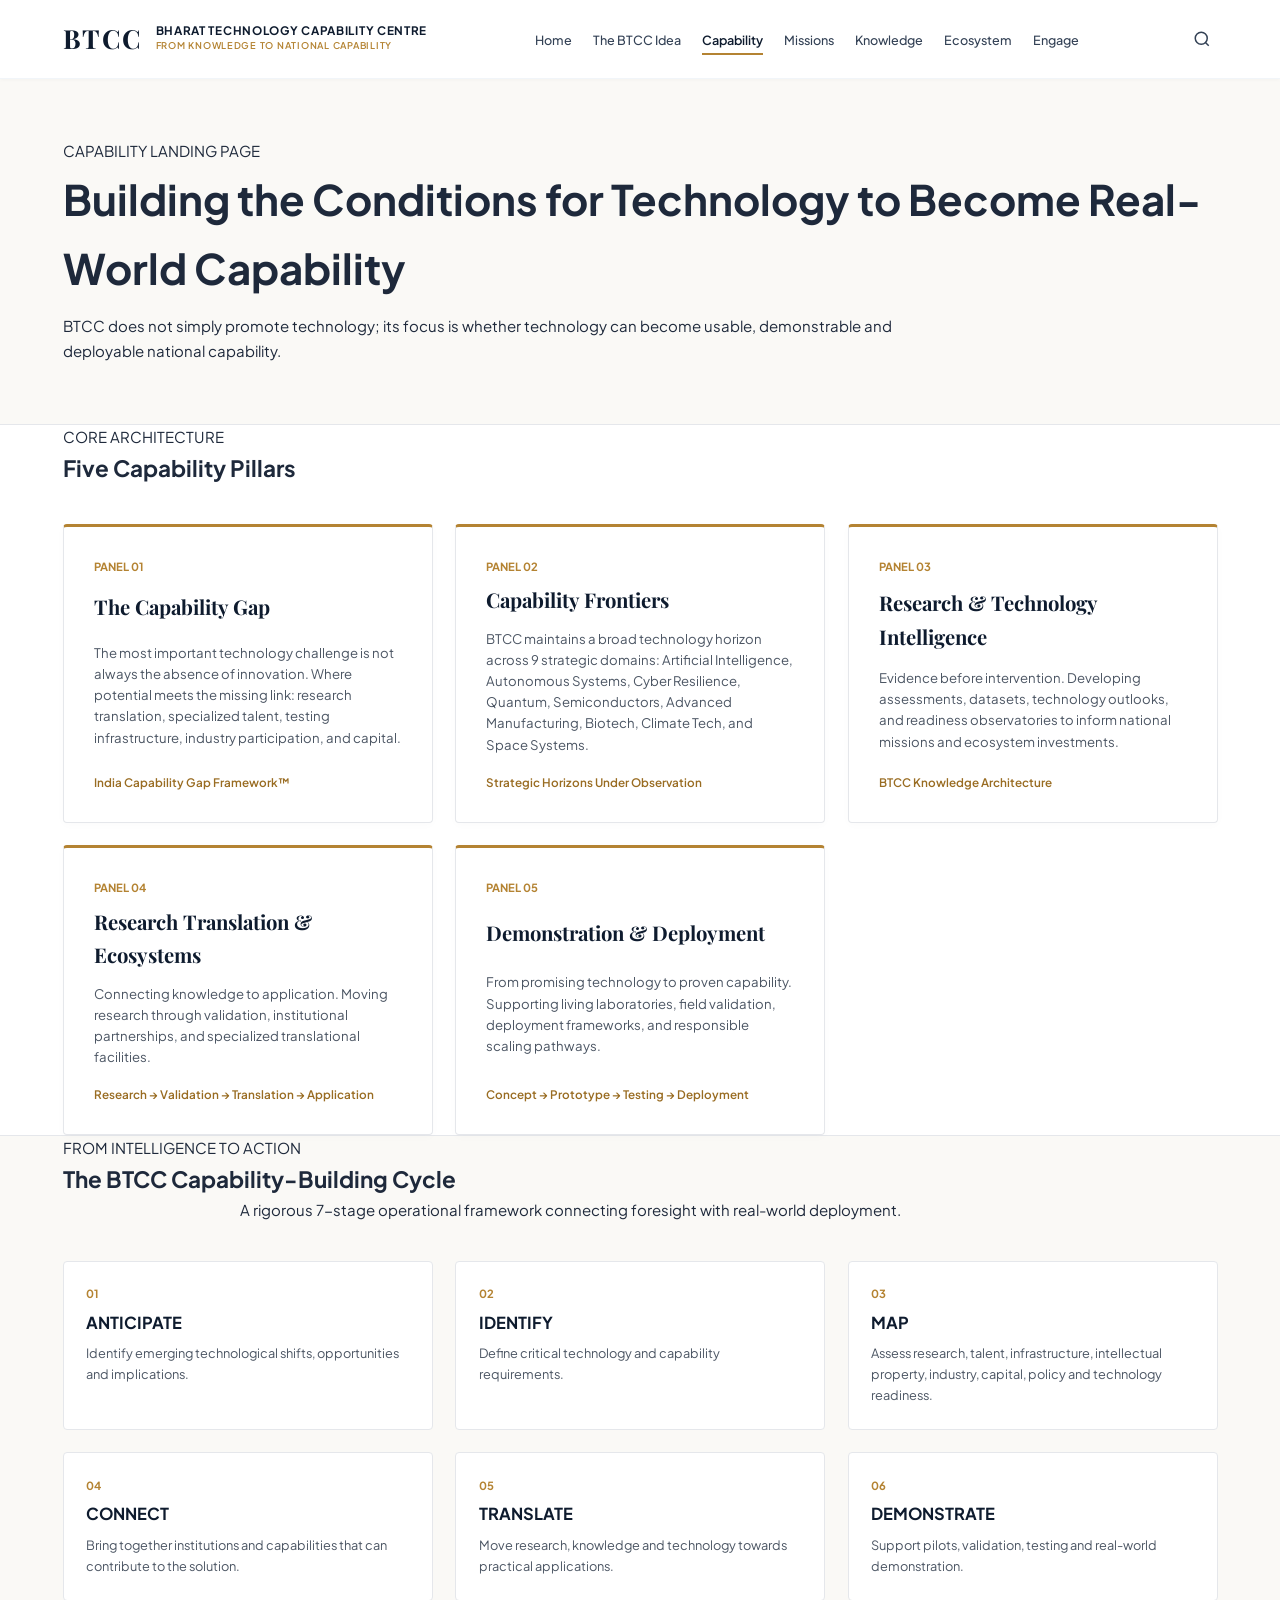
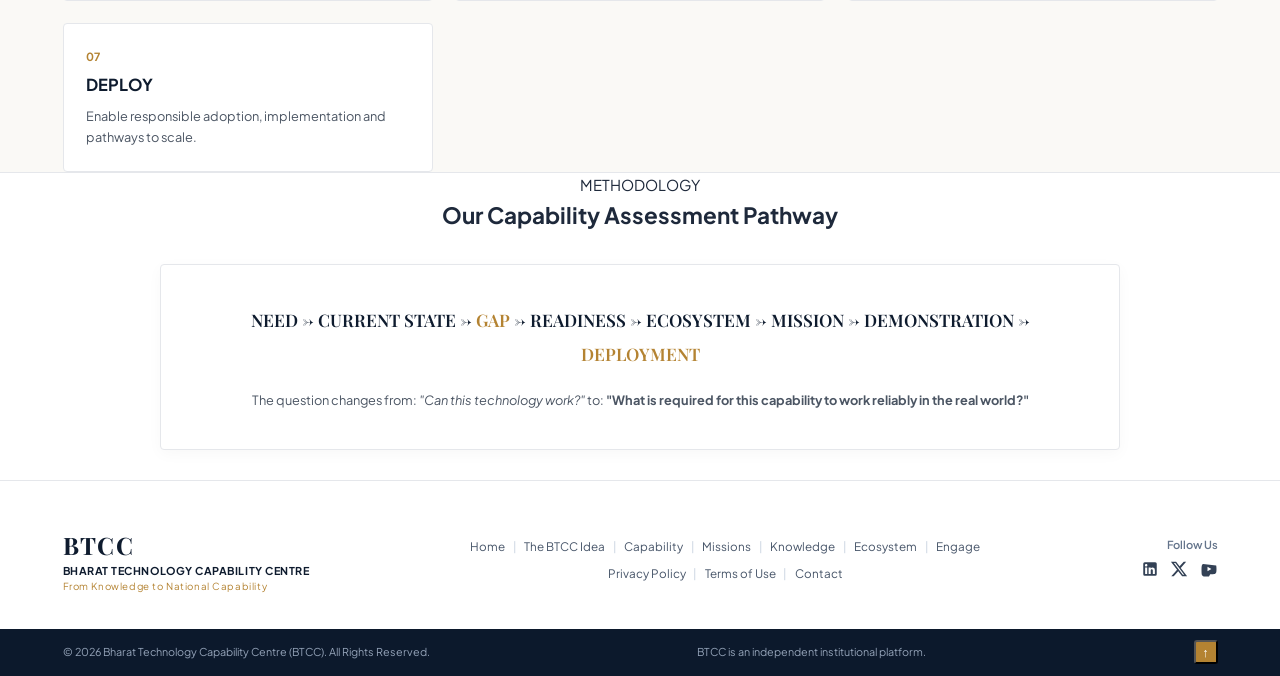
==== capability.html @ 66ae13b3 "Fix footer styling consistency across all pages to match index.html" ====
<!DOCTYPE html>
<html lang="en">
<head>
  <meta charset="UTF-8">
  <meta name="viewport" content="width=device-width, initial-scale=1.0">
  <title>Capability | Bharat Technology Capability Centre</title>
  
  <link rel="preconnect" href="https://fonts.googleapis.com">
  <link rel="preconnect" href="https://fonts.gstatic.com" crossorigin>
  <link href="https://fonts.googleapis.com/css2?family=Cinzel:wght@500;600;700&family=Playfair+Display:ital,wght@0,500;0,600;0,700;1,400&family=Plus+Jakarta+Sans:wght@300;400;500;600;700&display=swap" rel="stylesheet">
  
  <link rel="stylesheet" href="styles.css">
</head>
<body>

  <!-- Clean White Header matching reference -->
  <header class="theme-header" id="header">
    <div class="site-container header-layout">
      
      <!-- Brand Logo Left -->
      <a href="index.html" class="brand-box" aria-label="BTCC Home">
        <div class="brand-monogram">BTCC</div>
        <div class="brand-meta">
          <span class="meta-title">BHARAT TECHNOLOGY CAPABILITY CENTRE</span>
          <span class="meta-sub">FROM KNOWLEDGE TO NATIONAL CAPABILITY</span>
        </div>
      </a>

      <!-- Center Navigation -->
      <nav class="center-nav" aria-label="Main Navigation">
        <ul class="nav-links-row">
          <li><a href="index.html" class="theme-nav-item">Home</a></li>
          <li><a href="idea.html" class="theme-nav-item">The BTCC Idea</a></li>
          <li><a href="capability.html" class="theme-nav-item active">Capability</a></li>
          <li><a href="missions.html" class="theme-nav-item">Missions</a></li>
          <li><a href="knowledge.html" class="theme-nav-item">Knowledge</a></li>
          <li><a href="ecosystem.html" class="theme-nav-item">Ecosystem</a></li>
          <li><a href="engage.html" class="theme-nav-item">Engage</a></li>
        </ul>
      </nav>

      <!-- Search Trigger Icon Right -->
      <div class="header-search-icon" id="search-btn" title="Search">
        <svg width="18" height="18" viewBox="0 0 24 24" fill="none" stroke="currentColor" stroke-width="2"><circle cx="11" cy="11" r="8"></circle><line x1="21" y1="21" x2="16.65" y2="16.65"></line></svg>
      </div>

      <!-- Mobile Hamburger -->
      <button class="menu-hamburger" id="menu-hamburger" aria-label="Toggle menu">
        <span></span><span></span><span></span>
      </button>

    </div>
  </header>

  <!-- Mobile Drawer -->
  <div class="theme-mobile-drawer" id="mobile-drawer">
    <div class="drawer-header">
      <div class="brand-monogram">BTCC</div>
      <button class="drawer-close-btn" id="drawer-close" aria-label="Close menu">&times;</button>
    </div>
    <nav class="drawer-nav">
      <ul>
        <li><a href="index.html">Home</a></li>
        <li><a href="idea.html">The BTCC Idea</a></li>
        <li><a href="capability.html" class="active">Capability</a></li>
        <li><a href="missions.html">Missions</a></li>
        <li><a href="knowledge.html">Knowledge</a></li>
        <li><a href="ecosystem.html">Ecosystem</a></li>
        <li><a href="engage.html">Engage</a></li>
      </ul>
    </nav>
  </div>

  <main id="main-content">

    <!-- Page Header Intro -->
    <section class="section-padded" style="background-color: var(--bg-soft-ivory); border-bottom: 1px solid var(--border-light); padding-top: 4rem; padding-bottom: 4rem;">
      <div class="site-container">
        <div class="section-title-wrapper" style="text-align: left; margin-bottom: 0;">
          <div class="pre-heading">CAPABILITY LANDING PAGE</div>
          <h1 class="main-heading" style="font-size: 2.8rem; margin-bottom: 0.8rem;">Building the Conditions for Technology to Become Real-World Capability</h1>
          <p class="body-lead" style="max-width: 860px;">
            BTCC does not simply promote technology; its focus is whether technology can become usable, demonstrable and deployable national capability.
          </p>
        </div>
      </div>
    </section>

    <!-- 5 Institutional Panels -->
    <section class="section-padded">
      <div class="site-container">
        <div class="section-title-wrapper">
          <div class="pre-heading">CORE ARCHITECTURE</div>
          <h2 class="main-heading">Five Capability Pillars</h2>
        </div>

        <div style="display: grid; grid-template-columns: repeat(auto-fit, minmax(320px, 1fr)); gap: 1.5rem; margin-top: 2.5rem;">
          
          <!-- Panel 1 -->
          <div class="feature-box" style="background: #ffffff; border: 1px solid var(--border-light); border-top: 3px solid var(--accent-gold); padding: 2rem; border-radius: 4px;">
            <div style="color: var(--accent-gold); font-size: 0.75rem; font-weight: 700; margin-bottom: 0.5rem;">PANEL 01</div>
            <h3 style="font-family: var(--font-serif); font-size: 1.35rem; color: var(--primary-navy); margin-bottom: 0.75rem;">The Capability Gap</h3>
            <p style="font-size: 0.88rem; color: var(--text-muted); line-height: 1.6; margin-bottom: 1.2rem;">
              The most important technology challenge is not always the absence of innovation. Where potential meets the missing link: research translation, specialized talent, testing infrastructure, industry participation, and capital.
            </p>
            <div style="font-size: 0.78rem; font-weight: 600; color: var(--accent-gold-dark);">India Capability Gap Framework™</div>
          </div>

          <!-- Panel 2 -->
          <div class="feature-box" style="background: #ffffff; border: 1px solid var(--border-light); border-top: 3px solid var(--accent-gold); padding: 2rem; border-radius: 4px;">
            <div style="color: var(--accent-gold); font-size: 0.75rem; font-weight: 700; margin-bottom: 0.5rem;">PANEL 02</div>
            <h3 style="font-family: var(--font-serif); font-size: 1.35rem; color: var(--primary-navy); margin-bottom: 0.75rem;">Capability Frontiers</h3>
            <p style="font-size: 0.88rem; color: var(--text-muted); line-height: 1.6; margin-bottom: 1.2rem;">
              BTCC maintains a broad technology horizon across 9 strategic domains: Artificial Intelligence, Autonomous Systems, Cyber Resilience, Quantum, Semiconductors, Advanced Manufacturing, Biotech, Climate Tech, and Space Systems.
            </p>
            <div style="font-size: 0.78rem; font-weight: 600; color: var(--accent-gold-dark);">Strategic Horizons Under Observation</div>
          </div>

          <!-- Panel 3 -->
          <div class="feature-box" style="background: #ffffff; border: 1px solid var(--border-light); border-top: 3px solid var(--accent-gold); padding: 2rem; border-radius: 4px;">
            <div style="color: var(--accent-gold); font-size: 0.75rem; font-weight: 700; margin-bottom: 0.5rem;">PANEL 03</div>
            <h3 style="font-family: var(--font-serif); font-size: 1.35rem; color: var(--primary-navy); margin-bottom: 0.75rem;">Research & Technology Intelligence</h3>
            <p style="font-size: 0.88rem; color: var(--text-muted); line-height: 1.6; margin-bottom: 1.2rem;">
              Evidence before intervention. Developing assessments, datasets, technology outlooks, and readiness observatories to inform national missions and ecosystem investments.
            </p>
            <div style="font-size: 0.78rem; font-weight: 600; color: var(--accent-gold-dark);">BTCC Knowledge Architecture</div>
          </div>

          <!-- Panel 4 -->
          <div class="feature-box" style="background: #ffffff; border: 1px solid var(--border-light); border-top: 3px solid var(--accent-gold); padding: 2rem; border-radius: 4px;">
            <div style="color: var(--accent-gold); font-size: 0.75rem; font-weight: 700; margin-bottom: 0.5rem;">PANEL 04</div>
            <h3 style="font-family: var(--font-serif); font-size: 1.35rem; color: var(--primary-navy); margin-bottom: 0.75rem;">Research Translation & Ecosystems</h3>
            <p style="font-size: 0.88rem; color: var(--text-muted); line-height: 1.6; margin-bottom: 1.2rem;">
              Connecting knowledge to application. Moving research through validation, institutional partnerships, and specialized translational facilities.
            </p>
            <div style="font-size: 0.78rem; font-weight: 600; color: var(--accent-gold-dark);">Research &rarr; Validation &rarr; Translation &rarr; Application</div>
          </div>

          <!-- Panel 5 -->
          <div class="feature-box" style="background: #ffffff; border: 1px solid var(--border-light); border-top: 3px solid var(--accent-gold); padding: 2rem; border-radius: 4px;">
            <div style="color: var(--accent-gold); font-size: 0.75rem; font-weight: 700; margin-bottom: 0.5rem;">PANEL 05</div>
            <h3 style="font-family: var(--font-serif); font-size: 1.35rem; color: var(--primary-navy); margin-bottom: 0.75rem;">Demonstration & Deployment</h3>
            <p style="font-size: 0.88rem; color: var(--text-muted); line-height: 1.6; margin-bottom: 1.2rem;">
              From promising technology to proven capability. Supporting living laboratories, field validation, deployment frameworks, and responsible scaling pathways.
            </p>
            <div style="font-size: 0.78rem; font-weight: 600; color: var(--accent-gold-dark);">Concept &rarr; Prototype &rarr; Testing &rarr; Deployment</div>
          </div>

        </div>
      </div>
    </section>

    <!-- The 7-Stage Operating Cycle -->
    <section class="section-padded" style="background-color: var(--bg-soft-ivory); border-top: 1px solid var(--border-light); border-bottom: 1px solid var(--border-light);">
      <div class="site-container">
        <div class="section-title-wrapper">
          <div class="pre-heading">FROM INTELLIGENCE TO ACTION</div>
          <h2 class="main-heading">The BTCC Capability-Building Cycle</h2>
          <p class="body-lead" style="max-width: 800px; margin: 0 auto;">
            A rigorous 7-stage operational framework connecting foresight with real-world deployment.
          </p>
        </div>

        <div style="display: grid; grid-template-columns: repeat(auto-fit, minmax(280px, 1fr)); gap: 1.5rem; margin-top: 2.5rem;">
          
          <div style="background: #ffffff; padding: 1.5rem; border-radius: 4px; border: 1px solid var(--border-light);">
            <div style="font-size: 0.75rem; font-weight: 700; color: var(--accent-gold);">01</div>
            <h4 style="font-size: 1.1rem; color: var(--primary-navy); margin: 0.4rem 0 0.5rem;">ANTICIPATE</h4>
            <p style="font-size: 0.85rem; color: var(--text-muted); margin: 0;">Identify emerging technological shifts, opportunities and implications.</p>
          </div>

          <div style="background: #ffffff; padding: 1.5rem; border-radius: 4px; border: 1px solid var(--border-light);">
            <div style="font-size: 0.75rem; font-weight: 700; color: var(--accent-gold);">02</div>
            <h4 style="font-size: 1.1rem; color: var(--primary-navy); margin: 0.4rem 0 0.5rem;">IDENTIFY</h4>
            <p style="font-size: 0.85rem; color: var(--text-muted); margin: 0;">Define critical technology and capability requirements.</p>
          </div>

          <div style="background: #ffffff; padding: 1.5rem; border-radius: 4px; border: 1px solid var(--border-light);">
            <div style="font-size: 0.75rem; font-weight: 700; color: var(--accent-gold);">03</div>
            <h4 style="font-size: 1.1rem; color: var(--primary-navy); margin: 0.4rem 0 0.5rem;">MAP</h4>
            <p style="font-size: 0.85rem; color: var(--text-muted); margin: 0;">Assess research, talent, infrastructure, intellectual property, industry, capital, policy and technology readiness.</p>
          </div>

          <div style="background: #ffffff; padding: 1.5rem; border-radius: 4px; border: 1px solid var(--border-light);">
            <div style="font-size: 0.75rem; font-weight: 700; color: var(--accent-gold);">04</div>
            <h4 style="font-size: 1.1rem; color: var(--primary-navy); margin: 0.4rem 0 0.5rem;">CONNECT</h4>
            <p style="font-size: 0.85rem; color: var(--text-muted); margin: 0;">Bring together institutions and capabilities that can contribute to the solution.</p>
          </div>

          <div style="background: #ffffff; padding: 1.5rem; border-radius: 4px; border: 1px solid var(--border-light);">
            <div style="font-size: 0.75rem; font-weight: 700; color: var(--accent-gold);">05</div>
            <h4 style="font-size: 1.1rem; color: var(--primary-navy); margin: 0.4rem 0 0.5rem;">TRANSLATE</h4>
            <p style="font-size: 0.85rem; color: var(--text-muted); margin: 0;">Move research, knowledge and technology towards practical applications.</p>
          </div>

          <div style="background: #ffffff; padding: 1.5rem; border-radius: 4px; border: 1px solid var(--border-light);">
            <div style="font-size: 0.75rem; font-weight: 700; color: var(--accent-gold);">06</div>
            <h4 style="font-size: 1.1rem; color: var(--primary-navy); margin: 0.4rem 0 0.5rem;">DEMONSTRATE</h4>
            <p style="font-size: 0.85rem; color: var(--text-muted); margin: 0;">Support pilots, validation, testing and real-world demonstration.</p>
          </div>

          <div style="background: #ffffff; padding: 1.5rem; border-radius: 4px; border: 1px solid var(--border-light);">
            <div style="font-size: 0.75rem; font-weight: 700; color: var(--accent-gold);">07</div>
            <h4 style="font-size: 1.1rem; color: var(--primary-navy); margin: 0.4rem 0 0.5rem;">DEPLOY</h4>
            <p style="font-size: 0.85rem; color: var(--text-muted); margin: 0;">Enable responsible adoption, implementation and pathways to scale.</p>
          </div>

        </div>
      </div>
    </section>

    <!-- Capability Assessment Pathway -->
    <section class="section-padded">
      <div class="site-container" style="text-align: center;">
        <div class="pre-heading">METHODOLOGY</div>
        <h2 class="main-heading">Our Capability Assessment Pathway</h2>
        <div style="background: #ffffff; border: 1px solid var(--border-light); padding: 2.5rem; border-radius: 4px; max-width: 960px; margin: 2rem auto; box-shadow: 0 4px 15px rgba(0,0,0,0.03);">
          <div style="font-family: var(--font-serif); font-size: 1.15rem; color: var(--primary-navy); line-height: 2;">
            <span style="font-weight: 600;">NEED</span> &rarr; 
            <span style="font-weight: 600;">CURRENT STATE</span> &rarr; 
            <span style="font-weight: 600; color: var(--accent-gold);">GAP</span> &rarr; 
            <span style="font-weight: 600;">READINESS</span> &rarr; 
            <span style="font-weight: 600;">ECOSYSTEM</span> &rarr; 
            <span style="font-weight: 600;">MISSION</span> &rarr; 
            <span style="font-weight: 600;">DEMONSTRATION</span> &rarr; 
            <span style="font-weight: 600; color: var(--accent-gold);">DEPLOYMENT</span>
          </div>
          <p style="font-size: 0.85rem; color: var(--text-muted); margin-top: 1.2rem; margin-bottom: 0;">
            The question changes from: <em>"Can this technology work?"</em> to: <strong>"What is required for this capability to work reliably in the real world?"</strong>
          </p>
        </div>
      </div>
    </section>

  </main>

  <!-- ================================================================= -->
  <!-- MASTER FOOTER matching reference design -->
  <!-- ================================================================= -->
  <footer class="theme-footer">
    
    <div class="site-container footer-main-body">
      
      <!-- Footer Brand Left -->
      <div class="footer-left-col">
        <div class="footer-logo">BTCC</div>
        <div class="footer-name">BHARAT TECHNOLOGY CAPABILITY CENTRE</div>
        <div class="footer-tag">From Knowledge to National Capability</div>
      </div>

      <!-- Footer Nav Center -->
      <div class="footer-center-col">
        <div class="footer-links-row-top">
          <a href="index.html">Home</a>
          <span class="sep">|</span>
          <a href="idea.html">The BTCC Idea</a>
          <span class="sep">|</span>
          <a href="capability.html">Capability</a>
          <span class="sep">|</span>
          <a href="missions.html">Missions</a>
          <span class="sep">|</span>
          <a href="knowledge.html">Knowledge</a>
          <span class="sep">|</span>
          <a href="ecosystem.html">Ecosystem</a>
          <span class="sep">|</span>
          <a href="engage.html">Engage</a>
        </div>
        <div class="footer-links-row-sub">
          <a href="#hero">Privacy Policy</a>
          <span class="sep">|</span>
          <a href="#hero">Terms of Use</a>
          <span class="sep">|</span>
          <a href="engage.html">Contact</a>
        </div>
      </div>

      <!-- Follow Us Right -->
      <div class="footer-right-col">
        <span class="follow-label">Follow Us</span>
        <div class="social-icons-row">
          <a href="#" aria-label="LinkedIn"><svg width="18" height="18" viewBox="0 0 24 24" fill="currentColor"><path d="M19 3a2 2 0 0 1 2 2v14a2 2 0 0 1-2 2H5a2 2 0 0 1-2-2V5a2 2 0 0 1 2-2h14m-.5 15.5v-5.3a3.26 3.26 0 0 0-3.26-3.26c-.85 0-1.84.52-2.28 1.3v-1.11h-2.79v8.37h2.79v-4.93c0-.77.62-1.4 1.39-1.4a1.4 1.4 0 0 1 1.4 1.4v4.93h2.75M6.88 8.56a1.68 1.68 0 0 0 1.68-1.68c0-.93-.75-1.69-1.68-1.69a1.69 1.69 0 0 0-1.69 1.69c0 .93.76 1.68 1.69 1.68m1.39 9.94v-8.37H5.5v8.37h2.77z"/></svg></a>
          <a href="#" aria-label="X"><svg width="18" height="18" viewBox="0 0 24 24" fill="currentColor"><path d="M18.244 2.25h3.308l-7.227 8.26 8.502 11.24H16.17l-5.214-6.817L4.99 21.75H1.68l7.73-8.835L1.254 2.25H8.08l4.713 6.231zm-1.161 17.52h1.833L7.084 4.126H5.117z"/></svg></a>
          <a href="#" aria-label="YouTube"><svg width="18" height="18" viewBox="0 0 24 24" fill="currentColor"><path d="M10 15l5.19-3L10 9v6m11.56-7.83c.13.47.22 1.1.28 1.9.07.8.1 1.49.1 2.09L22 12c0 2.19-.16 3.8-.44 4.83-.25.9-.83 1.48-1.73 1.73-.47.13-1.33.22-2.65.28-1.3.07-2.49.1-3.59.1L12 22c-4.19 0-6.8-.16-7.83-.44-.9-.25-1.48-.83-1.73-1.73-.13-.47-.22-1.1-.28-1.9-.07-.8-.1-1.49-.1-2.09L2 12c0-2.19.16-3.8.44-4.83.25-.9.83-1.48 1.73-1.73z"/></svg></a>
        </div>
      </div>

    </div>

    <!-- Dark Bottom Strip matching reference -->
    <div class="footer-dark-strip">
      <div class="site-container dark-strip-inner">
        <div class="copyright-tag">&copy; 2026 Bharat Technology Capability Centre (BTCC). All Rights Reserved.</div>
        <div class="disclaimer-tag">BTCC is an independent institutional platform.</div>
        <button id="back-top" class="scroll-up-btn" aria-label="Back to top">&uarr;</button>
      </div>
    </div>

  </footer>

  <script src="script.js"></script>
</body>
</html>
---- styles.css ----
/* ==========================================================================
   BHARAT TECHNOLOGY CAPABILITY CENTRE (BTCC)
   Theme Stylesheet — Pixel-Accurate Reference Recreation
   ========================================================================== */

:root {
  --primary-navy: #0e1b2e;
  --secondary-navy: #152744;
  --accent-gold: #b48332;
  --accent-gold-dark: #996c22;
  --accent-gold-light: #dfb265;
  
  --bg-page: #ffffff;
  --bg-soft-ivory: #faf9f6;
  --bg-card: #ffffff;
  --bg-dark-footer: #0c192c;

  --text-dark: #1e293b;
  --text-muted: #4b5563;
  --text-light-muted: #6b7280;
  --text-blue-link: #0284c7;

  --border-light: #e5e7eb;
  --border-subtle: #f0f2f5;

  --font-serif: 'Playfair Display', Georgia, serif;
  --font-display: 'Cinzel', 'Playfair Display', serif;
  --font-sans: 'Plus Jakarta Sans', -apple-system, BlinkMacSystemFont, 'Segoe UI', Roboto, sans-serif;

  --site-max-w: 1200px;
}

*, *::before, *::after {
  box-sizing: border-box;
  margin: 0;
  padding: 0;
}

html {
  font-size: 15px;
  scroll-behavior: smooth;
  -webkit-font-smoothing: antialiased;
}

body {
  font-family: var(--font-sans);
  color: var(--text-dark);
  background-color: var(--bg-page);
  line-height: 1.65;
  overflow-x: hidden;
}

a {
  color: inherit;
  text-decoration: none;
  transition: all 0.2s ease;
}

img {
  display: block;
  max-width: 100%;
}

.site-container {
  width: 100%;
  max-width: var(--site-max-w);
  margin-left: auto;
  margin-right: auto;
  padding-left: 1.5rem;
  padding-right: 1.5rem;
}

/* --------------------------------------------------------------------------
   01. CLEAN WHITE HEADER (Matching reference)
   -------------------------------------------------------------------------- */
.theme-header {
  background-color: #ffffff;
  border-bottom: 1px solid #f1f5f9;
  position: sticky;
  top: 0;
  z-index: 100;
  box-shadow: 0 1px 4px rgba(0, 0, 0, 0.03);
}

.header-layout {
  display: flex;
  align-items: center;
  justify-content: space-between;
  height: 78px;
}

.brand-box {
  display: flex;
  align-items: center;
  gap: 0.85rem;
}

.brand-monogram {
  font-family: var(--font-serif);
  font-size: 1.75rem;
  font-weight: 700;
  letter-spacing: 0.06em;
  color: var(--primary-navy);
  line-height: 1;
}

.brand-meta {
  display: flex;
  flex-direction: column;
}

.meta-title {
  font-size: 0.78rem;
  font-weight: 700;
  letter-spacing: 0.06em;
  color: var(--primary-navy);
  line-height: 1.2;
}

.meta-sub {
  font-size: 0.62rem;
  color: var(--accent-gold);
  letter-spacing: 0.08em;
  font-weight: 600;
}

.center-nav {
  display: flex;
  align-items: center;
}

.nav-links-row {
  display: flex;
  align-items: center;
  gap: 1.4rem;
  list-style: none;
}

.theme-nav-item {
  font-size: 0.84rem;
  font-weight: 500;
  color: #334155;
  padding: 0.5rem 0;
  position: relative;
}

.theme-nav-item:hover {
  color: var(--primary-navy);
}

.theme-nav-item.active {
  color: var(--primary-navy);
  font-weight: 600;
}

.theme-nav-item.active::after {
  content: "";
  position: absolute;
  bottom: 0;
  left: 0;
  right: 0;
  height: 2px;
  background-color: var(--accent-gold);
}

.header-search-icon {
  color: #334155;
  cursor: pointer;
  display: flex;
  align-items: center;
  justify-content: center;
  padding: 6px;
  border-radius: 50%;
  transition: all 0.2s;
}

.header-search-icon:hover {
  color: var(--accent-gold);
}

.menu-hamburger {
  display: none;
  flex-direction: column;
  gap: 4px;
  padding: 6px;
}

.menu-hamburger span {
  width: 22px;
  height: 2px;
  background-color: #334155;
}

/* --------------------------------------------------------------------------
   03. HERO SECTION (India Gate Visual)
   -------------------------------------------------------------------------- */
.theme-hero {
  background-color: #ffffff;
  padding-top: 45px;
  padding-bottom: 50px;
}

.hero-split-grid {
  display: grid;
  grid-template-columns: 1.15fr 0.85fr;
  gap: 2.5rem;
  align-items: center;
}

.hero-title-main {
  font-family: var(--font-serif);
  font-size: clamp(2.3rem, 3.6vw, 3.1rem);
  font-weight: 600;
  line-height: 1.2;
  color: var(--primary-navy);
  margin-bottom: 1.4rem;
}

.title-line-underlined {
  display: inline-block;
  position: relative;
  padding-bottom: 4px;
}

.title-line-underlined::after {
  content: "";
  position: absolute;
  bottom: 0;
  left: 0;
  width: 100%;
  height: 2px;
  background-color: var(--accent-gold);
}

.title-line-second {
  display: block;
}

.hero-theme-subtitle {
  font-family: var(--font-serif);
  font-size: 1.25rem;
  font-weight: 500;
  color: var(--primary-navy);
  margin-bottom: 0.6rem;
}

.hero-theme-verbs {
  font-size: 0.88rem;
  font-weight: 500;
  color: #64748b;
  margin-bottom: 1.25rem;
}

.hero-theme-copy {
  font-size: 0.96rem;
  line-height: 1.7;
  color: var(--text-muted);
  max-width: 540px;
  margin-bottom: 2rem;
}

.hero-theme-buttons {
  display: flex;
  align-items: center;
  gap: 1rem;
}

.btn-theme-gold {
  background-color: var(--accent-gold);
  color: #ffffff;
  padding: 0.75rem 1.6rem;
  font-size: 0.88rem;
  font-weight: 600;
  border-radius: 4px;
  display: inline-flex;
  align-items: center;
  gap: 6px;
  transition: all 0.2s;
}

.btn-theme-gold:hover {
  background-color: var(--accent-gold-dark);
}

.btn-theme-outline {
  background-color: #ffffff;
  color: var(--primary-navy);
  border: 1px solid #94a3b8;
  padding: 0.75rem 1.6rem;
  font-size: 0.88rem;
  font-weight: 600;
  border-radius: 4px;
  display: inline-flex;
  align-items: center;
  gap: 6px;
  transition: all 0.2s;
}

.btn-theme-outline:hover {
  border-color: var(--primary-navy);
  background-color: #f8fafc;
}

/* Monument Right Side Image */
.monument-image-wrapper {
  position: relative;
  border-radius: 8px;
  overflow: hidden;
  box-shadow: 0 10px 28px rgba(0, 0, 0, 0.08);
}

.monument-img {
  width: 100%;
  height: auto;
  object-fit: cover;
  display: block;
}

.monument-stat-overlay {
  position: absolute;
  top: 24px;
  right: 24px;
  display: flex;
  align-items: center;
  gap: 1rem;
  background: rgba(255, 255, 255, 0.94);
  backdrop-filter: blur(4px);
  padding: 1rem 1.25rem;
  border-radius: 6px;
  box-shadow: 0 6px 18px rgba(0, 0, 0, 0.1);
}

.stat-pillars-col {
  display: flex;
  flex-direction: column;
  gap: 3px;
  font-size: 0.65rem;
  font-weight: 700;
  letter-spacing: 0.08em;
  color: var(--primary-navy);
}

.stat-gold-divider {
  width: 1px;
  height: 60px;
  background-color: var(--accent-gold);
}

.stat-2047-col {
  display: flex;
  flex-direction: column;
}

.stat-sub-text {
  font-size: 0.58rem;
  font-weight: 700;
  letter-spacing: 0.06em;
  color: #64748b;
  line-height: 1.2;
}

.stat-year-number {
  font-family: var(--font-serif);
  font-size: 2.2rem;
  font-weight: 700;
  color: var(--accent-gold);
  line-height: 1;
  margin-top: 2px;
}

/* --------------------------------------------------------------------------
   04. SIX ICON PILLARS STRIP
   -------------------------------------------------------------------------- */
.pillars-strip-section {
  padding-bottom: 45px;
}

.pillars-strip-card {
  background-color: #ffffff;
  border: 1px solid var(--border-light);
  border-radius: 6px;
  box-shadow: 0 4px 18px rgba(0, 0, 0, 0.04);
  display: grid;
  grid-template-columns: repeat(6, 1fr);
  padding: 1.5rem 0.5rem;
}

.strip-node {
  display: flex;
  flex-direction: column;
  align-items: center;
  text-align: center;
  padding: 0 0.75rem;
  border-right: 1px solid #f1f5f9;
}

.strip-node:last-child {
  border-right: none;
}

.node-icon {
  color: var(--primary-navy);
  margin-bottom: 0.65rem;
}

.node-caption {
  font-size: 0.78rem;
  font-weight: 600;
  color: #334155;
  line-height: 1.35;
}

/* --------------------------------------------------------------------------
   05. THE BTCC IDEA SECTION
   -------------------------------------------------------------------------- */
.theme-idea-section {
  padding-top: 45px;
  padding-bottom: 55px;
  border-top: 1px solid #f1f5f9;
}

.idea-split-grid {
  display: grid;
  grid-template-columns: 1fr 1fr;
  gap: 3.5rem;
  align-items: center;
}

.theme-section-tag {
  font-size: 0.72rem;
  font-weight: 700;
  letter-spacing: 0.12em;
  color: var(--accent-gold);
  margin-bottom: 0.65rem;
}

.idea-heading {
  font-family: var(--font-serif);
  font-size: 2rem;
  font-weight: 600;
  color: var(--primary-navy);
  line-height: 1.25;
  margin-bottom: 1.25rem;
}

.idea-heading-underlined {
  display: inline-block;
  position: relative;
  padding-bottom: 2px;
}

.idea-heading-underlined::after {
  content: "";
  position: absolute;
  bottom: 0;
  left: 0;
  width: 100%;
  height: 2px;
  background-color: var(--accent-gold);
}

.idea-description {
  font-size: 0.94rem;
  line-height: 1.7;
  color: var(--text-muted);
  margin-bottom: 1.5rem;
}

.link-know-more {
  display: inline-flex;
  align-items: center;
  gap: 4px;
  font-size: 0.88rem;
  font-weight: 600;
  color: var(--text-blue-link);
}

.link-know-more:hover {
  text-decoration: underline;
}

.observatory-wrapper {
  position: relative;
  border-radius: 8px;
  overflow: hidden;
  box-shadow: 0 8px 24px rgba(0, 0, 0, 0.08);
}

.observatory-img {
  width: 100%;
  height: auto;
  display: block;
}

.observatory-labels-card {
  position: absolute;
  top: 24px;
  right: 24px;
  display: flex;
  align-items: center;
  gap: 0.85rem;
  background: rgba(255, 255, 255, 0.94);
  backdrop-filter: blur(4px);
  padding: 1.1rem 1.25rem;
  border-radius: 4px;
  box-shadow: 0 4px 14px rgba(0, 0, 0, 0.1);
}

.labels-gold-line {
  width: 1.5px;
  height: 80px;
  background-color: var(--accent-gold);
}

.labels-list {
  display: flex;
  flex-direction: column;
  gap: 4px;
  font-size: 0.65rem;
  font-weight: 700;
  letter-spacing: 0.08em;
  color: var(--primary-navy);
}

/* --------------------------------------------------------------------------
   06. WHY CAPABILITY MATTERS & CHAIN
   -------------------------------------------------------------------------- */
.theme-capability-matters {
  padding-top: 45px;
  padding-bottom: 55px;
  border-top: 1px solid #f1f5f9;
}

.matters-split-grid {
  display: grid;
  grid-template-columns: 0.85fr 1.15fr;
  gap: 3rem;
  align-items: center;
}

.matters-statement {
  font-size: 0.94rem;
  line-height: 1.65;
  color: var(--text-muted);
  margin: 0.5rem 0 1.25rem 0;
}

.capability-chain-row {
  display: flex;
  align-items: center;
  justify-content: space-between;
  gap: 0.4rem;
  overflow-x: auto;
  padding-bottom: 0.5rem;
}

.chain-circle-item {
  display: flex;
  flex-direction: column;
  align-items: center;
  gap: 0.5rem;
  text-align: center;
  min-width: 72px;
}

.circle-badge {
  width: 48px;
  height: 48px;
  border-radius: 50%;
  border: 1px solid #bfdbfe;
  background-color: #eff6ff;
  display: flex;
  align-items: center;
  justify-content: center;
  transition: all 0.2s;
}

.chain-circle-item:hover .circle-badge {
  border-color: #3b82f6;
  background-color: #dbeafe;
}

.circle-label {
  font-size: 0.74rem;
  font-weight: 600;
  color: #334155;
  line-height: 1.2;
}

.chain-chevron {
  color: #94a3b8;
  font-weight: 600;
  font-size: 0.85rem;
  margin-bottom: 1.2rem;
}

/* --------------------------------------------------------------------------
   07. 2047 TECHNOLOGY IMPERATIVE BANNER (Mountain Panorama)
   -------------------------------------------------------------------------- */
.theme-imperative-banner {
  position: relative;
  background-size: cover;
  background-position: center;
  padding: 60px 0;
  color: #ffffff;
}

.banner-dark-overlay {
  position: absolute;
  inset: 0;
  background: linear-gradient(90deg, rgba(14, 27, 46, 0.88) 0%, rgba(14, 27, 46, 0.65) 60%, rgba(14, 27, 46, 0.88) 100%);
}

.imperative-banner-content {
  position: relative;
  z-index: 2;
  display: grid;
  grid-template-columns: 1fr 1.15fr 0.85fr;
  gap: 2.5rem;
  align-items: center;
}

.banner-tag {
  font-size: 0.72rem;
  font-weight: 700;
  letter-spacing: 0.12em;
  color: var(--accent-gold-light);
  margin-bottom: 0.65rem;
}

.banner-heading {
  font-family: var(--font-serif);
  font-size: 1.75rem;
  font-weight: 600;
  line-height: 1.3;
  color: #ffffff;
}

.banner-center-card {
  display: flex;
  align-items: stretch;
  background: rgba(14, 27, 46, 0.65);
  backdrop-filter: blur(8px);
  border: 1px solid rgba(255, 255, 255, 0.12);
  border-radius: 4px;
  overflow: hidden;
}

.card-gold-accent {
  width: 4px;
  background-color: var(--accent-gold);
}

.card-text-inner {
  padding: 1.4rem 1.6rem;
}

.card-text-inner p {
  font-size: 0.88rem;
  line-height: 1.6;
  color: #f1f5f9;
  margin-bottom: 0.75rem;
}

.banner-know-more {
  display: inline-flex;
  align-items: center;
  gap: 4px;
  font-size: 0.82rem;
  font-weight: 600;
  color: #ffffff;
}

.banner-right-stat {
  display: flex;
  align-items: center;
  gap: 1.5rem;
  justify-content: flex-end;
}

.stat-vertical-sep {
  width: 1px;
  height: 70px;
  background-color: rgba(255, 255, 255, 0.25);
}

.big-2047 {
  font-family: var(--font-serif);
  font-size: 3.4rem;
  font-weight: 700;
  color: #ffffff;
  line-height: 1;
}

.sub-2047 {
  font-size: 0.68rem;
  font-weight: 700;
  letter-spacing: 0.1em;
  color: #e2e8f0;
  margin-top: 4px;
}

/* --------------------------------------------------------------------------
   08. CAPABILITY FRONTIERS (8 Horizontal Cards matching reference)
   -------------------------------------------------------------------------- */
.theme-frontiers-section {
  padding-top: 55px;
  padding-bottom: 55px;
  background-color: #ffffff;
}

.section-title-row {
  display: flex;
  align-items: baseline;
  justify-content: space-between;
  margin-bottom: 1.75rem;
}

.section-main-title {
  font-family: var(--font-display);
  font-size: 1.25rem;
  font-weight: 700;
  letter-spacing: 0.06em;
  color: var(--primary-navy);
}

.section-main-subtitle {
  font-size: 0.88rem;
  color: #64748b;
  margin-top: 2px;
}

.view-all-link {
  font-size: 0.82rem;
  font-weight: 600;
  color: var(--text-blue-link);
}

.frontiers-scroll-grid {
  display: grid;
  grid-template-columns: repeat(4, 1fr);
  gap: 1.25rem;
}

.frontier-thumb-card {
  background-color: #ffffff;
  border: 1px solid var(--border-light);
  border-radius: 6px;
  overflow: hidden;
  transition: all 0.2s;
  box-shadow: 0 2px 8px rgba(0, 0, 0, 0.03);
}

.frontier-thumb-card:hover {
  transform: translateY(-3px);
  box-shadow: 0 8px 20px rgba(0, 0, 0, 0.08);
  border-color: #cbd5e1;
}

.thumb-frame {
  height: 130px;
  overflow: hidden;
}

.thumb-frame img {
  width: 100%;
  height: 100%;
  object-fit: cover;
  transition: transform 0.3s;
}

.frontier-thumb-card:hover .thumb-frame img {
  transform: scale(1.04);
}

.thumb-title {
  display: flex;
  align-items: center;
  justify-content: space-between;
  padding: 0.85rem 1rem;
  font-size: 0.78rem;
  font-weight: 600;
  color: var(--primary-navy);
  line-height: 1.35;
}

.thumb-title .arr {
  color: var(--text-blue-link);
  font-size: 0.95rem;
  margin-left: 6px;
}

/* --------------------------------------------------------------------------
   09. CAPABILITY MISSIONS (3 Photo Cards matching reference)
   -------------------------------------------------------------------------- */
.theme-missions-section {
  padding-top: 55px;
  padding-bottom: 60px;
  background-color: #ffffff;
}

.missions-trio-grid {
  display: grid;
  grid-template-columns: repeat(3, 1fr);
  gap: 1.5rem;
}

.mission-large-card {
  background-color: #ffffff;
  border: 1px solid var(--border-light);
  border-radius: 6px;
  overflow: hidden;
  box-shadow: 0 4px 14px rgba(0, 0, 0, 0.04);
  transition: all 0.2s;
}

.mission-large-card:hover {
  transform: translateY(-4px);
  box-shadow: 0 10px 24px rgba(0, 0, 0, 0.08);
}

.mission-card-image {
  height: 170px;
  overflow: hidden;
}

.mission-card-image img {
  width: 100%;
  height: 100%;
  object-fit: cover;
}

.mission-card-content {
  padding: 1.5rem 1.4rem;
  position: relative;
}

.mission-card-title {
  font-family: var(--font-serif);
  font-size: 1.18rem;
  font-weight: 600;
  color: var(--primary-navy);
  margin-bottom: 0.6rem;
  line-height: 1.35;
}

.mission-card-text {
  font-size: 0.85rem;
  line-height: 1.6;
  color: var(--text-muted);
  margin-bottom: 1rem;
}

.mission-card-arrow {
  color: #3b82f6;
  font-size: 1.1rem;
  font-weight: 600;
  text-align: right;
}

/* --------------------------------------------------------------------------
   10. FOUR FEATURE CARDS GRID (Bottom White Cards)
   -------------------------------------------------------------------------- */
.theme-four-features-section {
  padding-top: 45px;
  padding-bottom: 50px;
  background-color: #ffffff;
}

.four-features-grid {
  display: grid;
  grid-template-columns: repeat(4, 1fr);
  gap: 1.25rem;
}

.feature-box {
  background-color: #ffffff;
  border: 1px solid var(--border-light);
  border-radius: 6px;
  padding: 1.75rem 1.4rem;
  box-shadow: 0 2px 10px rgba(0, 0, 0, 0.02);
  display: flex;
  flex-direction: column;
  justify-content: space-between;
}

.feature-icon {
  margin-bottom: 1rem;
}

.feature-title {
  font-family: var(--font-serif);
  font-size: 1.15rem;
  font-weight: 600;
  color: var(--primary-navy);
  line-height: 1.3;
  margin-bottom: 0.65rem;
}

.feature-desc {
  font-size: 0.84rem;
  color: var(--text-muted);
  line-height: 1.55;
  margin-bottom: 1.25rem;
}

.feature-link {
  font-size: 0.82rem;
  font-weight: 600;
  color: var(--text-blue-link);
}

.feature-link:hover {
  text-decoration: underline;
}

/* Engagement Anchor Section */
.engage-anchor-section {
  padding-bottom: 50px;
}

.engage-anchor-card {
  background-color: var(--bg-soft-ivory);
  border: 1px solid var(--border-light);
  border-radius: 6px;
  padding: 1.5rem 2rem;
  text-align: center;
}

.engage-anchor-title {
  font-family: var(--font-display);
  font-size: 1rem;
  font-weight: 700;
  color: var(--primary-navy);
  margin-bottom: 0.4rem;
}

.engage-anchor-sub {
  font-size: 0.82rem;
  color: #64748b;
}

/* --------------------------------------------------------------------------
   11. MASTER FOOTER matching reference
   -------------------------------------------------------------------------- */
.theme-footer {
  background-color: #ffffff;
  border-top: 1px solid var(--border-light);
  padding-top: 45px;
}

.footer-main-body {
  display: flex;
  align-items: center;
  justify-content: space-between;
  flex-wrap: wrap;
  gap: 2rem;
  padding-bottom: 35px;
}

.footer-left-col {
  display: flex;
  flex-direction: column;
}

.footer-logo {
  font-family: var(--font-serif);
  font-size: 1.6rem;
  font-weight: 700;
  color: var(--primary-navy);
  letter-spacing: 0.06em;
}

.footer-name {
  font-size: 0.72rem;
  font-weight: 700;
  color: var(--primary-navy);
  letter-spacing: 0.05em;
  line-height: 1.2;
}

.footer-tag {
  font-size: 0.65rem;
  color: var(--accent-gold);
  letter-spacing: 0.06em;
}

.footer-center-col {
  display: flex;
  flex-direction: column;
  align-items: center;
  gap: 0.5rem;
  font-size: 0.78rem;
  color: #475569;
}

.footer-links-row-top,
.footer-links-row-sub {
  display: flex;
  align-items: center;
  flex-wrap: wrap;
  gap: 0.5rem;
}

.footer-center-col a:hover {
  color: var(--primary-navy);
}

.footer-center-col .sep {
  color: #cbd5e1;
}

.footer-right-col {
  display: flex;
  flex-direction: column;
  align-items: flex-end;
  gap: 0.4rem;
}

.follow-label {
  font-size: 0.74rem;
  font-weight: 600;
  color: #64748b;
}

.social-icons-row {
  display: flex;
  align-items: center;
  gap: 0.75rem;
  color: #334155;
}

.social-icons-row a:hover {
  color: var(--accent-gold);
}

/* Dark Bottom Strip matching reference */
.footer-dark-strip {
  background-color: var(--bg-dark-footer);
  color: #94a3b8;
  padding: 0.75rem 0;
  font-size: 0.72rem;
}

.dark-strip-inner {
  display: flex;
  align-items: center;
  justify-content: space-between;
}

.scroll-up-btn {
  background-color: var(--accent-gold);
  color: #ffffff;
  border-radius: 3px;
  width: 24px;
  height: 24px;
  display: inline-flex;
  align-items: center;
  justify-content: center;
  font-size: 0.85rem;
  cursor: pointer;
}

/* --------------------------------------------------------------------------
   RESPONSIVE DESIGN
   -------------------------------------------------------------------------- */
@media (max-width: 1100px) {
  .frontiers-scroll-grid {
    grid-template-columns: repeat(2, 1fr);
  }
  .four-features-grid {
    grid-template-columns: repeat(2, 1fr);
  }
  .imperative-banner-content {
    grid-template-columns: 1fr;
    gap: 1.5rem;
  }
  .banner-right-stat {
    justify-content: flex-start;
  }
}

@media (max-width: 900px) {
  .center-nav {
    display: none;
  }
  .menu-hamburger {
    display: flex;
  }
  .hero-split-grid,
  .idea-split-grid,
  .matters-split-grid {
    grid-template-columns: 1fr;
    gap: 2rem;
  }
  .pillars-strip-card {
    grid-template-columns: repeat(3, 1fr);
    gap: 1.5rem 0;
  }
  .strip-node:nth-child(3) {
    border-right: none;
  }
  .missions-trio-grid {
    grid-template-columns: 1fr;
  }
  .footer-main-body {
    flex-direction: column;
    align-items: flex-start;
  }
  .footer-right-col {
    align-items: flex-start;
  }
  .mission-full-card {
    grid-template-columns: 1fr !important;
  }
}

@media (max-width: 600px) {
  .pillars-strip-card {
    grid-template-columns: repeat(2, 1fr);
  }
  .strip-node {
    border-right: none !important;
  }
  .frontiers-scroll-grid,
  .four-features-grid {
    grid-template-columns: 1fr;
  }
  .dark-strip-inner {
    flex-direction: column;
    gap: 0.5rem;
    align-items: flex-start;
  }
}

/* Mobile Drawer */
.theme-mobile-drawer {
  position: fixed;
  inset: 0;
  z-index: 200;
  background-color: #ffffff;
  display: flex;
  flex-direction: column;
  padding: 1.5rem;
  transform: translateX(100%);
  transition: transform 0.25s ease;
  overflow-y: auto;
}

.theme-mobile-drawer.open {
  transform: translateX(0);
}

.drawer-header {
  display: flex;
  align-items: center;
  justify-content: space-between;
  border-bottom: 1px solid var(--border-light);
  padding-bottom: 1rem;
  margin-bottom: 1rem;
}

.drawer-logo {
  font-family: var(--font-serif);
  font-size: 1.5rem;
  font-weight: 700;
  color: var(--primary-navy);
}

.drawer-close {
  font-size: 1.8rem;
  color: #334155;
  cursor: pointer;
}

.drawer-nav {
  display: flex;
  flex-direction: column;
  gap: 1rem;
}

.drawer-nav a {
  font-size: 1rem;
  font-weight: 500;
  color: #334155;
}
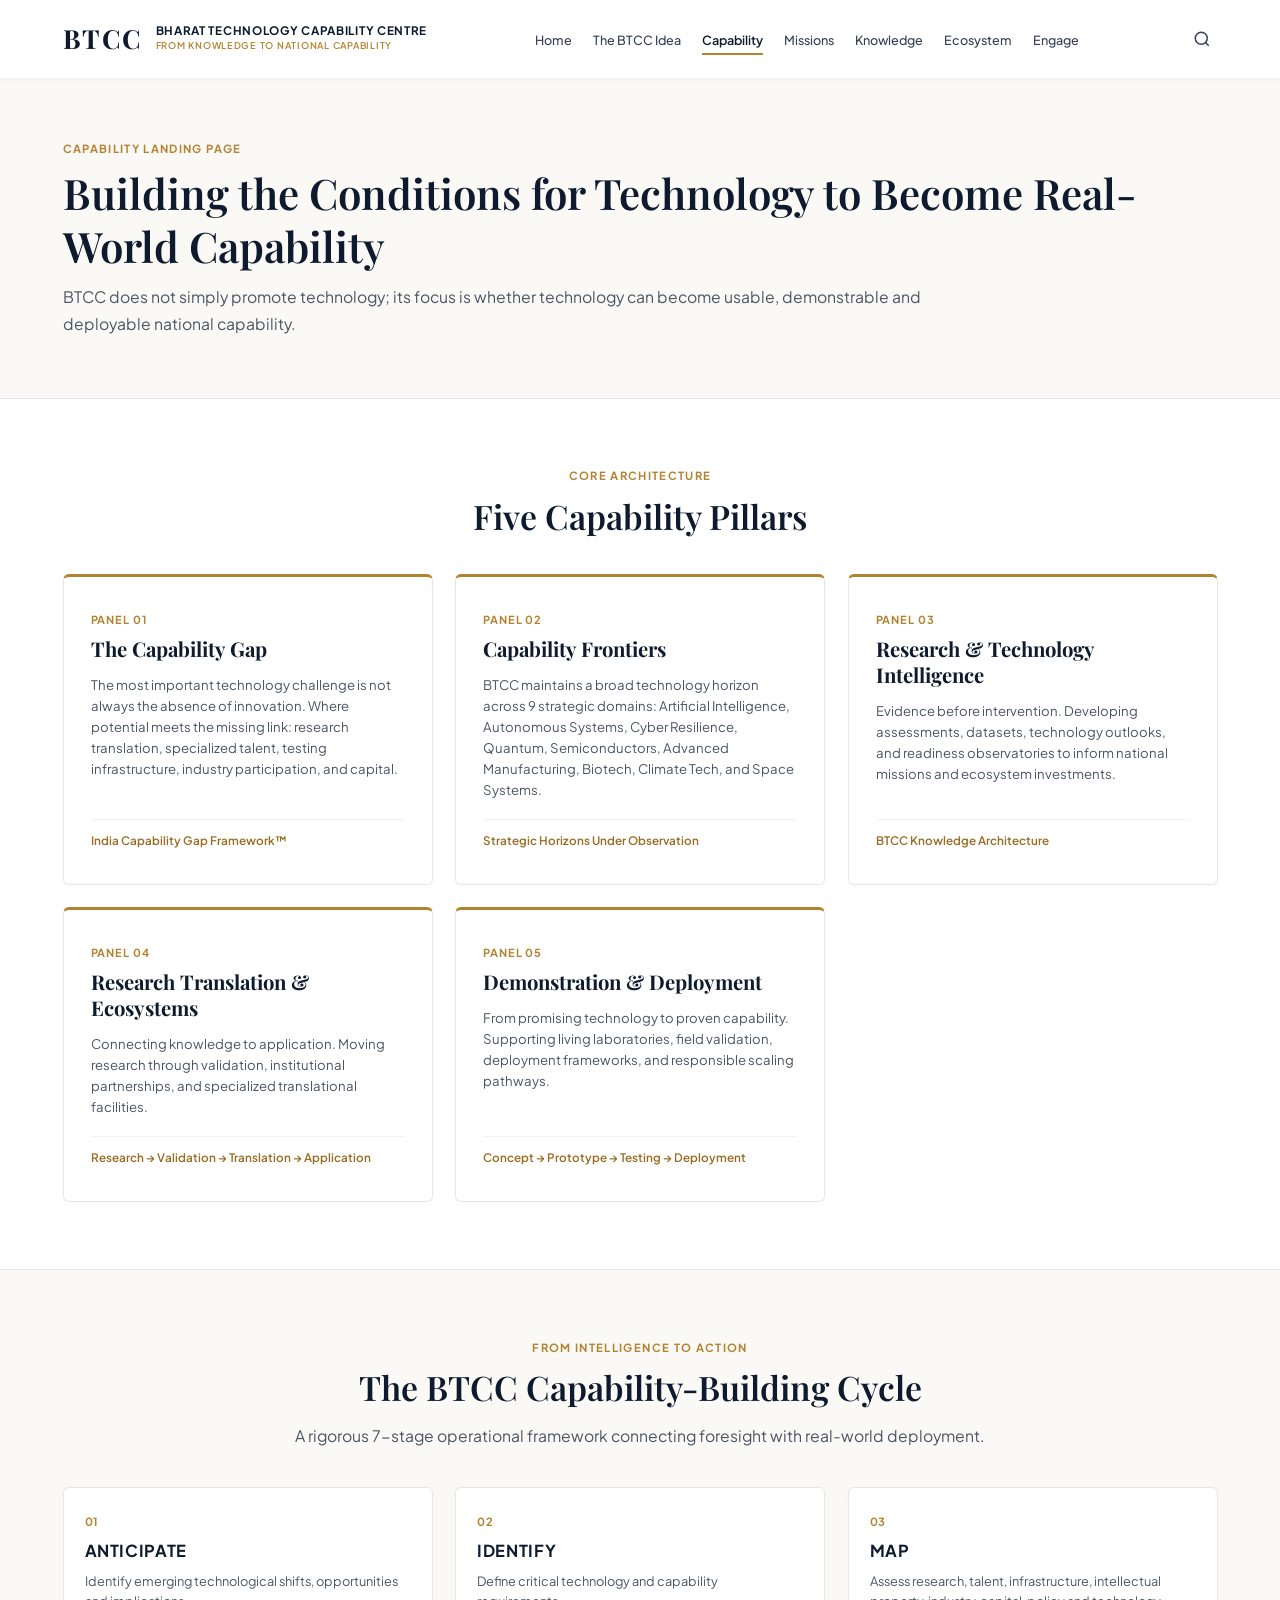
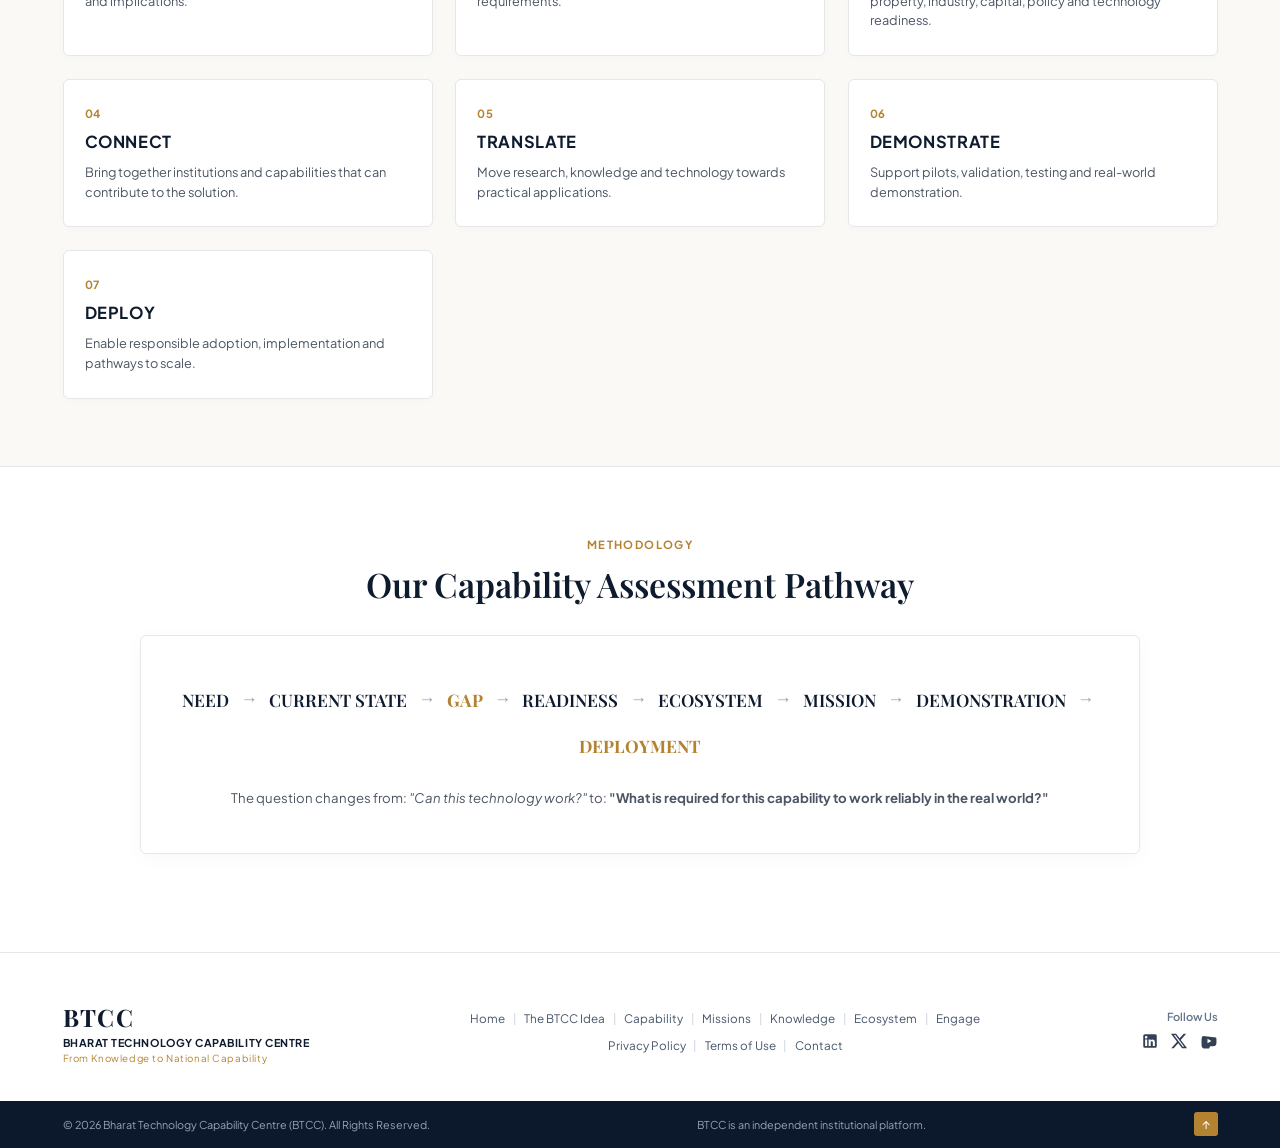
==== commit 55f119c6: "seperate css files for all pages" ====
--- a/capability.html
+++ b/capability.html
@@ -9,7 +9,8 @@
   <link rel="preconnect" href="https://fonts.gstatic.com" crossorigin>
   <link href="https://fonts.googleapis.com/css2?family=Cinzel:wght@500;600;700&family=Playfair+Display:ital,wght@0,500;0,600;0,700;1,400&family=Plus+Jakarta+Sans:wght@300;400;500;600;700&display=swap" rel="stylesheet">
   
-  <link rel="stylesheet" href="styles.css">
+  <link rel="stylesheet" href="common.css">
+  <link rel="stylesheet" href="capability.css">
 </head>
 <body>
 
@@ -41,7 +42,7 @@
 
       <!-- Search Trigger Icon Right -->
       <div class="header-search-icon" id="search-btn" title="Search">
-        <svg width="18" height="18" viewBox="0 0 24 24" fill="none" stroke="currentColor" stroke-width="2"><circle cx="11" cy="11" r="8"></circle><line x1="21" y1="21" x2="16.65" y2="16.65"></line></svg>
+        <svg width="18" height="24" viewBox="0 0 24 24" fill="none" stroke="currentColor" stroke-width="2"><circle cx="11" cy="11" r="8"></circle><line x1="21" y1="21" x2="16.65" y2="16.65"></line></svg>
       </div>
 
       <!-- Mobile Hamburger -->
@@ -74,7 +75,7 @@
   <main id="main-content">
 
     <!-- Page Header Intro -->
-    <section class="section-padded" style="background-color: var(--bg-soft-ivory); border-bottom: 1px solid var(--border-light); padding-top: 4rem; padding-bottom: 4rem;">
+    <section class="capability-page-intro">
       <div class="site-container">
         <div class="section-title-wrapper" style="text-align: left; margin-bottom: 0;">
           <div class="pre-heading">CAPABILITY LANDING PAGE</div>
@@ -94,56 +95,66 @@
           <h2 class="main-heading">Five Capability Pillars</h2>
         </div>
 
-        <div style="display: grid; grid-template-columns: repeat(auto-fit, minmax(320px, 1fr)); gap: 1.5rem; margin-top: 2.5rem;">
+        <div class="pillars-five-grid">
           
           <!-- Panel 1 -->
-          <div class="feature-box" style="background: #ffffff; border: 1px solid var(--border-light); border-top: 3px solid var(--accent-gold); padding: 2rem; border-radius: 4px;">
-            <div style="color: var(--accent-gold); font-size: 0.75rem; font-weight: 700; margin-bottom: 0.5rem;">PANEL 01</div>
-            <h3 style="font-family: var(--font-serif); font-size: 1.35rem; color: var(--primary-navy); margin-bottom: 0.75rem;">The Capability Gap</h3>
-            <p style="font-size: 0.88rem; color: var(--text-muted); line-height: 1.6; margin-bottom: 1.2rem;">
-              The most important technology challenge is not always the absence of innovation. Where potential meets the missing link: research translation, specialized talent, testing infrastructure, industry participation, and capital.
-            </p>
-            <div style="font-size: 0.78rem; font-weight: 600; color: var(--accent-gold-dark);">India Capability Gap Framework™</div>
+          <div class="pillar-panel-card">
+            <div>
+              <div class="panel-label">PANEL 01</div>
+              <h3 class="panel-title">The Capability Gap</h3>
+              <p class="panel-desc">
+                The most important technology challenge is not always the absence of innovation. Where potential meets the missing link: research translation, specialized talent, testing infrastructure, industry participation, and capital.
+              </p>
+            </div>
+            <div class="panel-footer-tag">India Capability Gap Framework™</div>
           </div>
 
           <!-- Panel 2 -->
-          <div class="feature-box" style="background: #ffffff; border: 1px solid var(--border-light); border-top: 3px solid var(--accent-gold); padding: 2rem; border-radius: 4px;">
-            <div style="color: var(--accent-gold); font-size: 0.75rem; font-weight: 700; margin-bottom: 0.5rem;">PANEL 02</div>
-            <h3 style="font-family: var(--font-serif); font-size: 1.35rem; color: var(--primary-navy); margin-bottom: 0.75rem;">Capability Frontiers</h3>
-            <p style="font-size: 0.88rem; color: var(--text-muted); line-height: 1.6; margin-bottom: 1.2rem;">
-              BTCC maintains a broad technology horizon across 9 strategic domains: Artificial Intelligence, Autonomous Systems, Cyber Resilience, Quantum, Semiconductors, Advanced Manufacturing, Biotech, Climate Tech, and Space Systems.
-            </p>
-            <div style="font-size: 0.78rem; font-weight: 600; color: var(--accent-gold-dark);">Strategic Horizons Under Observation</div>
+          <div class="pillar-panel-card">
+            <div>
+              <div class="panel-label">PANEL 02</div>
+              <h3 class="panel-title">Capability Frontiers</h3>
+              <p class="panel-desc">
+                BTCC maintains a broad technology horizon across 9 strategic domains: Artificial Intelligence, Autonomous Systems, Cyber Resilience, Quantum, Semiconductors, Advanced Manufacturing, Biotech, Climate Tech, and Space Systems.
+              </p>
+            </div>
+            <div class="panel-footer-tag">Strategic Horizons Under Observation</div>
           </div>
 
           <!-- Panel 3 -->
-          <div class="feature-box" style="background: #ffffff; border: 1px solid var(--border-light); border-top: 3px solid var(--accent-gold); padding: 2rem; border-radius: 4px;">
-            <div style="color: var(--accent-gold); font-size: 0.75rem; font-weight: 700; margin-bottom: 0.5rem;">PANEL 03</div>
-            <h3 style="font-family: var(--font-serif); font-size: 1.35rem; color: var(--primary-navy); margin-bottom: 0.75rem;">Research & Technology Intelligence</h3>
-            <p style="font-size: 0.88rem; color: var(--text-muted); line-height: 1.6; margin-bottom: 1.2rem;">
-              Evidence before intervention. Developing assessments, datasets, technology outlooks, and readiness observatories to inform national missions and ecosystem investments.
-            </p>
-            <div style="font-size: 0.78rem; font-weight: 600; color: var(--accent-gold-dark);">BTCC Knowledge Architecture</div>
+          <div class="pillar-panel-card">
+            <div>
+              <div class="panel-label">PANEL 03</div>
+              <h3 class="panel-title">Research & Technology Intelligence</h3>
+              <p class="panel-desc">
+                Evidence before intervention. Developing assessments, datasets, technology outlooks, and readiness observatories to inform national missions and ecosystem investments.
+              </p>
+            </div>
+            <div class="panel-footer-tag">BTCC Knowledge Architecture</div>
           </div>
 
           <!-- Panel 4 -->
-          <div class="feature-box" style="background: #ffffff; border: 1px solid var(--border-light); border-top: 3px solid var(--accent-gold); padding: 2rem; border-radius: 4px;">
-            <div style="color: var(--accent-gold); font-size: 0.75rem; font-weight: 700; margin-bottom: 0.5rem;">PANEL 04</div>
-            <h3 style="font-family: var(--font-serif); font-size: 1.35rem; color: var(--primary-navy); margin-bottom: 0.75rem;">Research Translation & Ecosystems</h3>
-            <p style="font-size: 0.88rem; color: var(--text-muted); line-height: 1.6; margin-bottom: 1.2rem;">
-              Connecting knowledge to application. Moving research through validation, institutional partnerships, and specialized translational facilities.
-            </p>
-            <div style="font-size: 0.78rem; font-weight: 600; color: var(--accent-gold-dark);">Research &rarr; Validation &rarr; Translation &rarr; Application</div>
+          <div class="pillar-panel-card">
+            <div>
+              <div class="panel-label">PANEL 04</div>
+              <h3 class="panel-title">Research Translation & Ecosystems</h3>
+              <p class="panel-desc">
+                Connecting knowledge to application. Moving research through validation, institutional partnerships, and specialized translational facilities.
+              </p>
+            </div>
+            <div class="panel-footer-tag">Research &rarr; Validation &rarr; Translation &rarr; Application</div>
           </div>
 
           <!-- Panel 5 -->
-          <div class="feature-box" style="background: #ffffff; border: 1px solid var(--border-light); border-top: 3px solid var(--accent-gold); padding: 2rem; border-radius: 4px;">
-            <div style="color: var(--accent-gold); font-size: 0.75rem; font-weight: 700; margin-bottom: 0.5rem;">PANEL 05</div>
-            <h3 style="font-family: var(--font-serif); font-size: 1.35rem; color: var(--primary-navy); margin-bottom: 0.75rem;">Demonstration & Deployment</h3>
-            <p style="font-size: 0.88rem; color: var(--text-muted); line-height: 1.6; margin-bottom: 1.2rem;">
-              From promising technology to proven capability. Supporting living laboratories, field validation, deployment frameworks, and responsible scaling pathways.
-            </p>
-            <div style="font-size: 0.78rem; font-weight: 600; color: var(--accent-gold-dark);">Concept &rarr; Prototype &rarr; Testing &rarr; Deployment</div>
+          <div class="pillar-panel-card">
+            <div>
+              <div class="panel-label">PANEL 05</div>
+              <h3 class="panel-title">Demonstration & Deployment</h3>
+              <p class="panel-desc">
+                From promising technology to proven capability. Supporting living laboratories, field validation, deployment frameworks, and responsible scaling pathways.
+              </p>
+            </div>
+            <div class="panel-footer-tag">Concept &rarr; Prototype &rarr; Testing &rarr; Deployment</div>
           </div>
 
         </div>
@@ -151,7 +162,7 @@
     </section>
 
     <!-- The 7-Stage Operating Cycle -->
-    <section class="section-padded" style="background-color: var(--bg-soft-ivory); border-top: 1px solid var(--border-light); border-bottom: 1px solid var(--border-light);">
+    <section class="section-padded cycle-section">
       <div class="site-container">
         <div class="section-title-wrapper">
           <div class="pre-heading">FROM INTELLIGENCE TO ACTION</div>
@@ -161,48 +172,48 @@
           </p>
         </div>
 
-        <div style="display: grid; grid-template-columns: repeat(auto-fit, minmax(280px, 1fr)); gap: 1.5rem; margin-top: 2.5rem;">
+        <div class="stages-seven-grid">
           
-          <div style="background: #ffffff; padding: 1.5rem; border-radius: 4px; border: 1px solid var(--border-light);">
-            <div style="font-size: 0.75rem; font-weight: 700; color: var(--accent-gold);">01</div>
-            <h4 style="font-size: 1.1rem; color: var(--primary-navy); margin: 0.4rem 0 0.5rem;">ANTICIPATE</h4>
-            <p style="font-size: 0.85rem; color: var(--text-muted); margin: 0;">Identify emerging technological shifts, opportunities and implications.</p>
-          </div>
-
-          <div style="background: #ffffff; padding: 1.5rem; border-radius: 4px; border: 1px solid var(--border-light);">
-            <div style="font-size: 0.75rem; font-weight: 700; color: var(--accent-gold);">02</div>
-            <h4 style="font-size: 1.1rem; color: var(--primary-navy); margin: 0.4rem 0 0.5rem;">IDENTIFY</h4>
-            <p style="font-size: 0.85rem; color: var(--text-muted); margin: 0;">Define critical technology and capability requirements.</p>
-          </div>
-
-          <div style="background: #ffffff; padding: 1.5rem; border-radius: 4px; border: 1px solid var(--border-light);">
-            <div style="font-size: 0.75rem; font-weight: 700; color: var(--accent-gold);">03</div>
-            <h4 style="font-size: 1.1rem; color: var(--primary-navy); margin: 0.4rem 0 0.5rem;">MAP</h4>
-            <p style="font-size: 0.85rem; color: var(--text-muted); margin: 0;">Assess research, talent, infrastructure, intellectual property, industry, capital, policy and technology readiness.</p>
-          </div>
-
-          <div style="background: #ffffff; padding: 1.5rem; border-radius: 4px; border: 1px solid var(--border-light);">
-            <div style="font-size: 0.75rem; font-weight: 700; color: var(--accent-gold);">04</div>
-            <h4 style="font-size: 1.1rem; color: var(--primary-navy); margin: 0.4rem 0 0.5rem;">CONNECT</h4>
-            <p style="font-size: 0.85rem; color: var(--text-muted); margin: 0;">Bring together institutions and capabilities that can contribute to the solution.</p>
-          </div>
-
-          <div style="background: #ffffff; padding: 1.5rem; border-radius: 4px; border: 1px solid var(--border-light);">
-            <div style="font-size: 0.75rem; font-weight: 700; color: var(--accent-gold);">05</div>
-            <h4 style="font-size: 1.1rem; color: var(--primary-navy); margin: 0.4rem 0 0.5rem;">TRANSLATE</h4>
-            <p style="font-size: 0.85rem; color: var(--text-muted); margin: 0;">Move research, knowledge and technology towards practical applications.</p>
-          </div>
-
-          <div style="background: #ffffff; padding: 1.5rem; border-radius: 4px; border: 1px solid var(--border-light);">
-            <div style="font-size: 0.75rem; font-weight: 700; color: var(--accent-gold);">06</div>
-            <h4 style="font-size: 1.1rem; color: var(--primary-navy); margin: 0.4rem 0 0.5rem;">DEMONSTRATE</h4>
-            <p style="font-size: 0.85rem; color: var(--text-muted); margin: 0;">Support pilots, validation, testing and real-world demonstration.</p>
-          </div>
-
-          <div style="background: #ffffff; padding: 1.5rem; border-radius: 4px; border: 1px solid var(--border-light);">
-            <div style="font-size: 0.75rem; font-weight: 700; color: var(--accent-gold);">07</div>
-            <h4 style="font-size: 1.1rem; color: var(--primary-navy); margin: 0.4rem 0 0.5rem;">DEPLOY</h4>
-            <p style="font-size: 0.85rem; color: var(--text-muted); margin: 0;">Enable responsible adoption, implementation and pathways to scale.</p>
+          <div class="stage-step-card">
+            <div class="stage-num">01</div>
+            <h4 class="stage-name">ANTICIPATE</h4>
+            <p class="stage-desc">Identify emerging technological shifts, opportunities and implications.</p>
+          </div>
+
+          <div class="stage-step-card">
+            <div class="stage-num">02</div>
+            <h4 class="stage-name">IDENTIFY</h4>
+            <p class="stage-desc">Define critical technology and capability requirements.</p>
+          </div>
+
+          <div class="stage-step-card">
+            <div class="stage-num">03</div>
+            <h4 class="stage-name">MAP</h4>
+            <p class="stage-desc">Assess research, talent, infrastructure, intellectual property, industry, capital, policy and technology readiness.</p>
+          </div>
+
+          <div class="stage-step-card">
+            <div class="stage-num">04</div>
+            <h4 class="stage-name">CONNECT</h4>
+            <p class="stage-desc">Bring together institutions and capabilities that can contribute to the solution.</p>
+          </div>
+
+          <div class="stage-step-card">
+            <div class="stage-num">05</div>
+            <h4 class="stage-name">TRANSLATE</h4>
+            <p class="stage-desc">Move research, knowledge and technology towards practical applications.</p>
+          </div>
+
+          <div class="stage-step-card">
+            <div class="stage-num">06</div>
+            <h4 class="stage-name">DEMONSTRATE</h4>
+            <p class="stage-desc">Support pilots, validation, testing and real-world demonstration.</p>
+          </div>
+
+          <div class="stage-step-card">
+            <div class="stage-num">07</div>
+            <h4 class="stage-name">DEPLOY</h4>
+            <p class="stage-desc">Enable responsible adoption, implementation and pathways to scale.</p>
           </div>
 
         </div>
@@ -214,18 +225,25 @@
       <div class="site-container" style="text-align: center;">
         <div class="pre-heading">METHODOLOGY</div>
         <h2 class="main-heading">Our Capability Assessment Pathway</h2>
-        <div style="background: #ffffff; border: 1px solid var(--border-light); padding: 2.5rem; border-radius: 4px; max-width: 960px; margin: 2rem auto; box-shadow: 0 4px 15px rgba(0,0,0,0.03);">
-          <div style="font-family: var(--font-serif); font-size: 1.15rem; color: var(--primary-navy); line-height: 2;">
-            <span style="font-weight: 600;">NEED</span> &rarr; 
-            <span style="font-weight: 600;">CURRENT STATE</span> &rarr; 
-            <span style="font-weight: 600; color: var(--accent-gold);">GAP</span> &rarr; 
-            <span style="font-weight: 600;">READINESS</span> &rarr; 
-            <span style="font-weight: 600;">ECOSYSTEM</span> &rarr; 
-            <span style="font-weight: 600;">MISSION</span> &rarr; 
-            <span style="font-weight: 600;">DEMONSTRATION</span> &rarr; 
-            <span style="font-weight: 600; color: var(--accent-gold);">DEPLOYMENT</span>
-          </div>
-          <p style="font-size: 0.85rem; color: var(--text-muted); margin-top: 1.2rem; margin-bottom: 0;">
+        <div class="pathway-box">
+          <div class="pathway-flow">
+            <span class="pathway-step">NEED</span>
+            <span class="pathway-arrow">&rarr;</span>
+            <span class="pathway-step">CURRENT STATE</span>
+            <span class="pathway-arrow">&rarr;</span>
+            <span class="pathway-step highlight">GAP</span>
+            <span class="pathway-arrow">&rarr;</span>
+            <span class="pathway-step">READINESS</span>
+            <span class="pathway-arrow">&rarr;</span>
+            <span class="pathway-step">ECOSYSTEM</span>
+            <span class="pathway-arrow">&rarr;</span>
+            <span class="pathway-step">MISSION</span>
+            <span class="pathway-arrow">&rarr;</span>
+            <span class="pathway-step">DEMONSTRATION</span>
+            <span class="pathway-arrow">&rarr;</span>
+            <span class="pathway-step highlight">DEPLOYMENT</span>
+          </div>
+          <p class="pathway-quote">
             The question changes from: <em>"Can this technology work?"</em> to: <strong>"What is required for this capability to work reliably in the real world?"</strong>
           </p>
         </div>
--- a/common.css
+++ b/common.css
@@ -0,0 +1,519 @@
+/* ==========================================================================
+   BHARAT TECHNOLOGY CAPABILITY CENTRE (BTCC)
+   common.css — Global Institutional Design System, Header, and Footer
+   ========================================================================== */
+
+:root {
+  --primary-navy: #0e1b2e;
+  --secondary-navy: #152744;
+  --accent-gold: #b48332;
+  --accent-gold-dark: #996c22;
+  --accent-gold-light: #dfb265;
+  
+  --bg-page: #ffffff;
+  --bg-soft-ivory: #faf9f6;
+  --bg-card: #ffffff;
+  --bg-dark-footer: #0c192c;
+
+  --text-dark: #1e293b;
+  --text-muted: #4b5563;
+  --text-light-muted: #6b7280;
+  --text-blue-link: #0284c7;
+
+  --border-light: #e5e7eb;
+  --border-subtle: #f0f2f5;
+
+  --font-serif: 'Playfair Display', Georgia, serif;
+  --font-display: 'Cinzel', 'Playfair Display', serif;
+  --font-sans: 'Plus Jakarta Sans', -apple-system, BlinkMacSystemFont, 'Segoe UI', Roboto, sans-serif;
+
+  --site-max-w: 1200px;
+}
+
+*, *::before, *::after {
+  box-sizing: border-box;
+  margin: 0;
+  padding: 0;
+}
+
+html {
+  font-size: 15px;
+  scroll-behavior: smooth;
+  -webkit-font-smoothing: antialiased;
+}
+
+body {
+  font-family: var(--font-sans);
+  color: var(--text-dark);
+  background-color: var(--bg-page);
+  line-height: 1.65;
+  overflow-x: hidden;
+}
+
+a {
+  color: inherit;
+  text-decoration: none;
+  transition: all 0.2s ease;
+}
+
+img {
+  display: block;
+  max-width: 100%;
+}
+
+ul, ol {
+  list-style: none;
+}
+
+button {
+  font-family: inherit;
+  background: none;
+  border: none;
+  cursor: pointer;
+}
+
+.site-container {
+  width: 100%;
+  max-width: var(--site-max-w);
+  margin-left: auto;
+  margin-right: auto;
+  padding-left: 1.5rem;
+  padding-right: 1.5rem;
+}
+
+/* --------------------------------------------------------------------------
+   TYPOGRAPHY & SECTION UTILITIES
+   -------------------------------------------------------------------------- */
+.section-padded {
+  padding: 4.5rem 0;
+}
+
+.section-padded-sm {
+  padding: 3rem 0;
+}
+
+.section-title-wrapper {
+  text-align: center;
+  margin-bottom: 2.5rem;
+}
+
+.pre-heading,
+.section-tag,
+.theme-section-tag {
+  font-size: 0.75rem;
+  font-weight: 700;
+  letter-spacing: 0.12em;
+  color: var(--accent-gold);
+  text-transform: uppercase;
+  margin-bottom: 0.65rem;
+}
+
+.main-heading {
+  font-family: var(--font-serif);
+  font-size: 2.25rem;
+  font-weight: 600;
+  color: var(--primary-navy);
+  line-height: 1.25;
+  margin-bottom: 1rem;
+}
+
+.body-lead {
+  font-size: 1.05rem;
+  line-height: 1.7;
+  color: var(--text-muted);
+}
+
+.body-desc {
+  font-size: 0.95rem;
+  line-height: 1.65;
+  color: var(--text-muted);
+}
+
+.underlined-title {
+  display: inline-block;
+  position: relative;
+  padding-bottom: 4px;
+}
+
+.underlined-title::after {
+  content: "";
+  position: absolute;
+  bottom: 0;
+  left: 0;
+  width: 100%;
+  height: 2px;
+  background-color: var(--accent-gold);
+}
+
+/* Buttons */
+.theme-btn-primary,
+.btn-theme-gold {
+  background-color: var(--accent-gold);
+  color: #ffffff !important;
+  padding: 0.75rem 1.6rem;
+  font-size: 0.88rem;
+  font-weight: 600;
+  border-radius: 4px;
+  display: inline-flex;
+  align-items: center;
+  justify-content: center;
+  gap: 6px;
+  border: 1px solid var(--accent-gold);
+  cursor: pointer;
+  transition: all 0.2s ease;
+}
+
+.theme-btn-primary:hover,
+.btn-theme-gold:hover {
+  background-color: var(--accent-gold-dark);
+  border-color: var(--accent-gold-dark);
+}
+
+.theme-btn-secondary,
+.btn-theme-outline {
+  background-color: transparent;
+  color: var(--primary-navy);
+  border: 1px solid #94a3b8;
+  padding: 0.75rem 1.6rem;
+  font-size: 0.88rem;
+  font-weight: 600;
+  border-radius: 4px;
+  display: inline-flex;
+  align-items: center;
+  justify-content: center;
+  gap: 6px;
+  cursor: pointer;
+  transition: all 0.2s ease;
+}
+
+.theme-btn-secondary:hover,
+.btn-theme-outline:hover {
+  border-color: var(--primary-navy);
+  color: var(--primary-navy);
+}
+
+/* --------------------------------------------------------------------------
+   INSTITUTIONAL HEADER
+   -------------------------------------------------------------------------- */
+.theme-header {
+  background-color: #ffffff;
+  border-bottom: 1px solid #f1f5f9;
+  position: sticky;
+  top: 0;
+  z-index: 100;
+  box-shadow: 0 1px 4px rgba(0, 0, 0, 0.03);
+}
+
+.header-layout {
+  display: flex;
+  align-items: center;
+  justify-content: space-between;
+  height: 78px;
+}
+
+.brand-box {
+  display: flex;
+  align-items: center;
+  gap: 0.85rem;
+}
+
+.brand-monogram {
+  font-family: var(--font-serif);
+  font-size: 1.75rem;
+  font-weight: 700;
+  letter-spacing: 0.06em;
+  color: var(--primary-navy);
+  line-height: 1;
+}
+
+.brand-meta {
+  display: flex;
+  flex-direction: column;
+}
+
+.meta-title {
+  font-size: 0.78rem;
+  font-weight: 700;
+  letter-spacing: 0.06em;
+  color: var(--primary-navy);
+  line-height: 1.2;
+}
+
+.meta-sub {
+  font-size: 0.62rem;
+  color: var(--accent-gold);
+  letter-spacing: 0.08em;
+  font-weight: 600;
+}
+
+.center-nav {
+  display: flex;
+  align-items: center;
+}
+
+.nav-links-row {
+  display: flex;
+  align-items: center;
+  gap: 1.4rem;
+  list-style: none;
+}
+
+.theme-nav-item {
+  font-size: 0.84rem;
+  font-weight: 500;
+  color: #334155;
+  padding: 0.5rem 0;
+  position: relative;
+}
+
+.theme-nav-item:hover {
+  color: var(--primary-navy);
+}
+
+.theme-nav-item.active {
+  color: var(--primary-navy);
+  font-weight: 600;
+}
+
+.theme-nav-item.active::after {
+  content: "";
+  position: absolute;
+  bottom: 0;
+  left: 0;
+  right: 0;
+  height: 2px;
+  background-color: var(--accent-gold);
+}
+
+.header-search-icon {
+  color: #334155;
+  cursor: pointer;
+  display: flex;
+  align-items: center;
+  justify-content: center;
+  padding: 6px;
+  border-radius: 50%;
+  transition: all 0.2s;
+}
+
+.header-search-icon:hover {
+  color: var(--accent-gold);
+}
+
+.menu-hamburger {
+  display: none;
+  flex-direction: column;
+  gap: 4px;
+  padding: 6px;
+}
+
+.menu-hamburger span {
+  width: 22px;
+  height: 2px;
+  background-color: #334155;
+}
+
+/* Mobile Drawer */
+.theme-mobile-drawer {
+  position: fixed;
+  inset: 0;
+  z-index: 200;
+  background-color: #ffffff;
+  display: flex;
+  flex-direction: column;
+  padding: 1.5rem;
+  transform: translateX(100%);
+  transition: transform 0.25s ease;
+  overflow-y: auto;
+}
+
+.theme-mobile-drawer.open {
+  transform: translateX(0);
+}
+
+.drawer-header {
+  display: flex;
+  align-items: center;
+  justify-content: space-between;
+  border-bottom: 1px solid var(--border-light);
+  padding-bottom: 1rem;
+  margin-bottom: 1rem;
+}
+
+.drawer-logo {
+  font-family: var(--font-serif);
+  font-size: 1.5rem;
+  font-weight: 700;
+  color: var(--primary-navy);
+}
+
+.drawer-close {
+  font-size: 1.8rem;
+  color: #334155;
+  cursor: pointer;
+}
+
+.drawer-nav {
+  display: flex;
+  flex-direction: column;
+  gap: 1rem;
+}
+
+.drawer-nav a {
+  font-size: 1rem;
+  font-weight: 500;
+  color: #334155;
+}
+
+.drawer-nav a.active {
+  color: var(--accent-gold);
+  font-weight: 700;
+}
+
+/* --------------------------------------------------------------------------
+   MASTER FOOTER
+   -------------------------------------------------------------------------- */
+.theme-footer {
+  background-color: #ffffff;
+  border-top: 1px solid var(--border-light);
+  margin-top: 2rem;
+  padding-top: 45px;
+}
+
+.footer-main-body {
+  display: flex;
+  align-items: center;
+  justify-content: space-between;
+  flex-wrap: wrap;
+  gap: 2rem;
+  padding-bottom: 35px;
+}
+
+.footer-left-col {
+  display: flex;
+  flex-direction: column;
+}
+
+.footer-logo {
+  font-family: var(--font-serif);
+  font-size: 1.6rem;
+  font-weight: 700;
+  color: var(--primary-navy);
+  letter-spacing: 0.06em;
+}
+
+.footer-name {
+  font-size: 0.72rem;
+  font-weight: 700;
+  color: var(--primary-navy);
+  letter-spacing: 0.05em;
+  line-height: 1.2;
+}
+
+.footer-tag {
+  font-size: 0.65rem;
+  color: var(--accent-gold);
+  letter-spacing: 0.06em;
+}
+
+.footer-center-col {
+  display: flex;
+  flex-direction: column;
+  align-items: center;
+  gap: 0.5rem;
+  font-size: 0.78rem;
+  color: #475569;
+}
+
+.footer-links-row-top,
+.footer-links-row-sub {
+  display: flex;
+  align-items: center;
+  flex-wrap: wrap;
+  gap: 0.5rem;
+}
+
+.footer-center-col a:hover {
+  color: var(--primary-navy);
+}
+
+.footer-center-col .sep {
+  color: #cbd5e1;
+}
+
+.footer-right-col {
+  display: flex;
+  flex-direction: column;
+  align-items: flex-end;
+  gap: 0.4rem;
+}
+
+.follow-label {
+  font-size: 0.74rem;
+  font-weight: 600;
+  color: #64748b;
+}
+
+.social-icons-row {
+  display: flex;
+  align-items: center;
+  gap: 0.75rem;
+  color: #334155;
+}
+
+.social-icons-row a:hover {
+  color: var(--accent-gold);
+}
+
+/* Dark Bottom Strip */
+.footer-dark-strip {
+  background-color: var(--bg-dark-footer);
+  color: #94a3b8;
+  padding: 0.75rem 0;
+  font-size: 0.72rem;
+}
+
+.dark-strip-inner {
+  display: flex;
+  align-items: center;
+  justify-content: space-between;
+}
+
+.scroll-up-btn {
+  background-color: var(--accent-gold);
+  color: #ffffff;
+  border-radius: 3px;
+  width: 24px;
+  height: 24px;
+  display: inline-flex;
+  align-items: center;
+  justify-content: center;
+  font-size: 0.85rem;
+  cursor: pointer;
+}
+
+/* Responsive Header & Footer */
+@media (max-width: 900px) {
+  .center-nav,
+  .header-search-icon {
+    display: none;
+  }
+  .menu-hamburger {
+    display: flex;
+  }
+  .footer-main-body {
+    flex-direction: column;
+    align-items: flex-start;
+  }
+  .footer-right-col {
+    align-items: flex-start;
+  }
+}
+
+@media (max-width: 600px) {
+  .dark-strip-inner {
+    flex-direction: column;
+    gap: 0.5rem;
+    align-items: flex-start;
+  }
+}
--- a/capability.css
+++ b/capability.css
@@ -0,0 +1,173 @@
+/* ==========================================================================
+   capability.css — Styles for Capability Landing Page (capability.html)
+   ========================================================================== */
+
+/* Page Header Banner */
+.capability-page-intro {
+  background-color: var(--bg-soft-ivory);
+  border-bottom: 1px solid var(--border-light);
+  padding: 4rem 0;
+}
+
+/* 5 Pillars Grid */
+.pillars-five-grid {
+  display: grid;
+  grid-template-columns: repeat(auto-fit, minmax(320px, 1fr));
+  gap: 1.5rem;
+  margin-top: 2.5rem;
+}
+
+.pillar-panel-card {
+  background: #ffffff;
+  border: 1px solid var(--border-light);
+  border-top: 3px solid var(--accent-gold);
+  padding: 2.2rem 1.8rem;
+  border-radius: 6px;
+  box-shadow: 0 2px 10px rgba(0, 0, 0, 0.02);
+  display: flex;
+  flex-direction: column;
+  justify-content: space-between;
+  transition: all 0.2s ease;
+}
+
+.pillar-panel-card:hover {
+  transform: translateY(-4px);
+  box-shadow: 0 10px 24px rgba(0, 0, 0, 0.07);
+  border-color: #cbd5e1;
+  border-top-color: var(--accent-gold);
+}
+
+.panel-label {
+  color: var(--accent-gold);
+  font-size: 0.74rem;
+  font-weight: 700;
+  letter-spacing: 0.08em;
+  margin-bottom: 0.5rem;
+}
+
+.panel-title {
+  font-family: var(--font-serif);
+  font-size: 1.35rem;
+  color: var(--primary-navy);
+  margin-bottom: 0.75rem;
+  line-height: 1.3;
+}
+
+.panel-desc {
+  font-size: 0.88rem;
+  color: var(--text-muted);
+  line-height: 1.6;
+  margin-bottom: 1.25rem;
+}
+
+.panel-footer-tag {
+  font-size: 0.78rem;
+  font-weight: 600;
+  color: var(--accent-gold-dark);
+  padding-top: 0.75rem;
+  border-top: 1px solid #f1f5f9;
+}
+
+/* 7-Stage Operating Cycle */
+.cycle-section {
+  background-color: var(--bg-soft-ivory);
+  border-top: 1px solid var(--border-light);
+  border-bottom: 1px solid var(--border-light);
+}
+
+.stages-seven-grid {
+  display: grid;
+  grid-template-columns: repeat(auto-fit, minmax(280px, 1fr));
+  gap: 1.5rem;
+  margin-top: 2.5rem;
+}
+
+.stage-step-card {
+  background: #ffffff;
+  padding: 1.6rem 1.4rem;
+  border-radius: 6px;
+  border: 1px solid var(--border-light);
+  box-shadow: 0 2px 8px rgba(0, 0, 0, 0.02);
+  transition: all 0.2s ease;
+}
+
+.stage-step-card:hover {
+  transform: translateY(-3px);
+  box-shadow: 0 8px 18px rgba(0, 0, 0, 0.05);
+  border-color: #cbd5e1;
+}
+
+.stage-num {
+  font-size: 0.75rem;
+  font-weight: 700;
+  color: var(--accent-gold);
+  letter-spacing: 0.06em;
+}
+
+.stage-name {
+  font-size: 1.1rem;
+  font-weight: 700;
+  color: var(--primary-navy);
+  margin: 0.4rem 0 0.5rem;
+  letter-spacing: 0.04em;
+}
+
+.stage-desc {
+  font-size: 0.85rem;
+  color: var(--text-muted);
+  line-height: 1.55;
+  margin: 0;
+}
+
+/* Capability Assessment Pathway */
+.pathway-box {
+  background: #ffffff;
+  border: 1px solid var(--border-light);
+  padding: 3rem 2.5rem;
+  border-radius: 6px;
+  max-width: 1000px;
+  margin: 2rem auto 0;
+  box-shadow: 0 4px 20px rgba(0, 0, 0, 0.03);
+}
+
+.pathway-flow {
+  font-family: var(--font-serif);
+  font-size: 1.15rem;
+  color: var(--primary-navy);
+  line-height: 2.2;
+  display: flex;
+  flex-wrap: wrap;
+  align-items: center;
+  justify-content: center;
+  gap: 0.5rem;
+}
+
+.pathway-step {
+  font-weight: 600;
+}
+
+.pathway-step.highlight {
+  color: var(--accent-gold);
+  font-weight: 700;
+}
+
+.pathway-arrow {
+  color: #94a3b8;
+  font-family: sans-serif;
+  margin: 0 0.25rem;
+}
+
+.pathway-quote {
+  font-size: 0.88rem;
+  color: var(--text-muted);
+  margin-top: 1.5rem;
+  margin-bottom: 0;
+  line-height: 1.6;
+}
+
+/* Responsive */
+@media (max-width: 900px) {
+  .pathway-box {
+    padding: 2rem 1.5rem;
+  }
+}
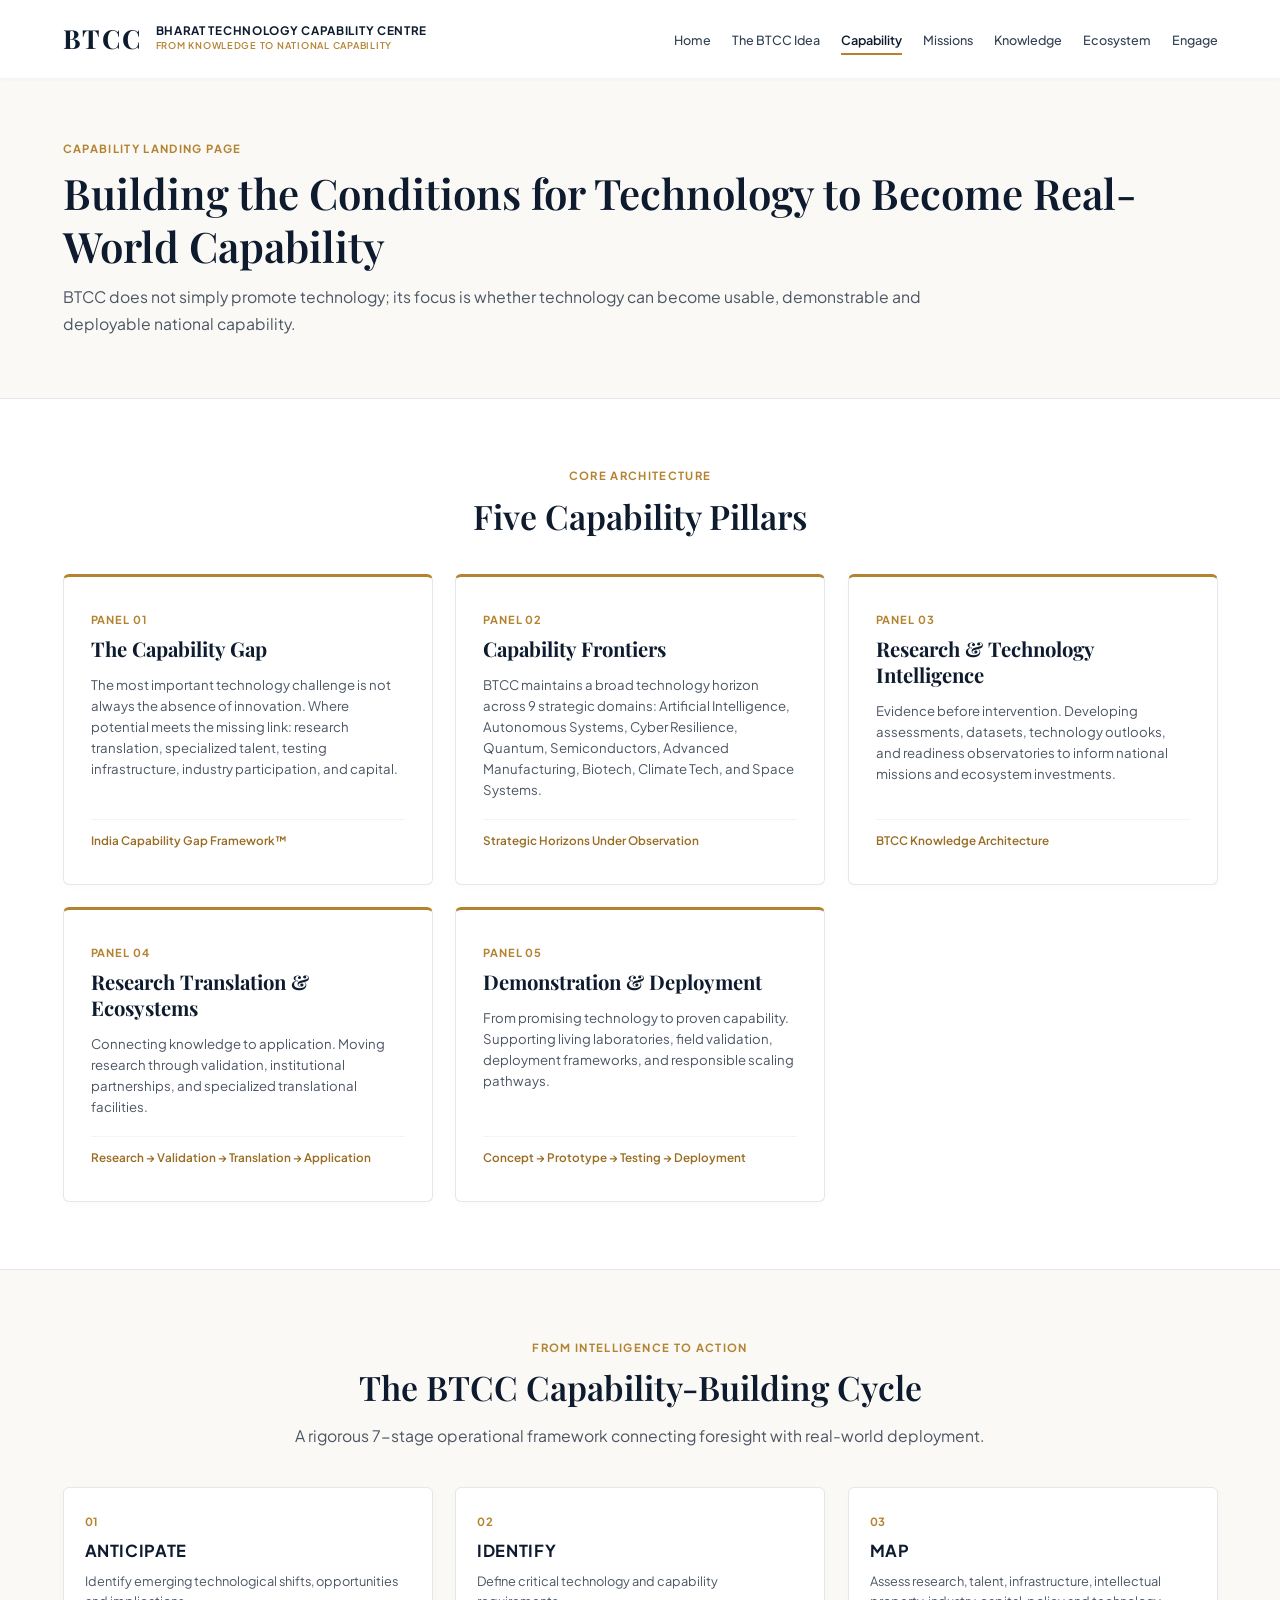
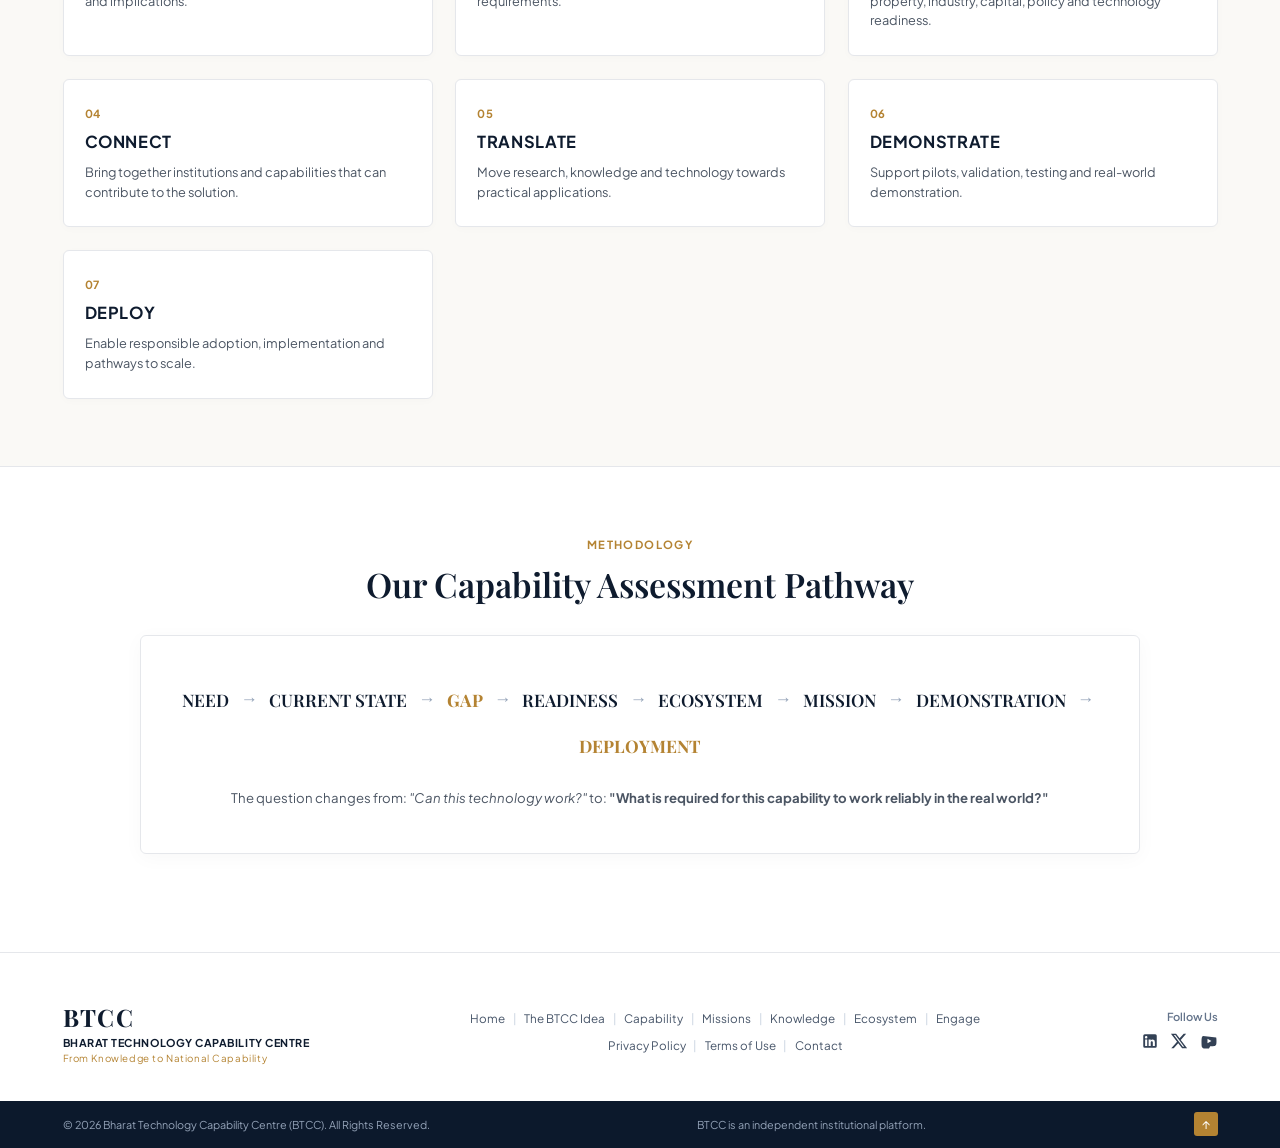
==== commit b2dc8b68: "Remove search feature completely across all pages and stylesheets" ====
--- a/capability.html
+++ b/capability.html
@@ -39,11 +39,6 @@
           <li><a href="engage.html" class="theme-nav-item">Engage</a></li>
         </ul>
       </nav>
-
-      <!-- Search Trigger Icon Right -->
-      <div class="header-search-icon" id="search-btn" title="Search">
-        <svg width="18" height="24" viewBox="0 0 24 24" fill="none" stroke="currentColor" stroke-width="2"><circle cx="11" cy="11" r="8"></circle><line x1="21" y1="21" x2="16.65" y2="16.65"></line></svg>
-      </div>
 
       <!-- Mobile Hamburger -->
       <button class="menu-hamburger" id="menu-hamburger" aria-label="Toggle menu">
--- a/common.css
+++ b/common.css
@@ -72,6 +72,83 @@
   cursor: pointer;
 }
 
+/* --------------------------------------------------------------------------
+   CSS PAGE TRANSITIONS (W3C View Transitions API + Universal Fallback)
+   -------------------------------------------------------------------------- */
+
+/* Native Cross-Document View Transitions (Chromium 126+, Modern Browsers) */
+@view-transition {
+  navigation: auto;
+}
+
+/* Custom View Transition Animations for Page Content */
+::view-transition-old(root) {
+  animation: 0.22s cubic-bezier(0.4, 0, 1, 1) both vtPageExit;
+}
+
+::view-transition-new(root) {
+  animation: 0.28s cubic-bezier(0.16, 1, 0.3, 1) both vtPageEnter;
+}
+
+@keyframes vtPageExit {
+  from {
+    opacity: 1;
+    transform: translateY(0);
+  }
+  to {
+    opacity: 0;
+    transform: translateY(-8px);
+  }
+}
+
+@keyframes vtPageEnter {
+  from {
+    opacity: 0;
+    transform: translateY(8px);
+  }
+  to {
+    opacity: 1;
+    transform: translateY(0);
+  }
+}
+
+/* Universal Progressive Enhancement Fallback for All Browsers */
+main {
+  animation: pageFadeIn 0.35s cubic-bezier(0.16, 1, 0.3, 1) both;
+}
+
+@keyframes pageFadeIn {
+  from {
+    opacity: 0;
+    transform: translateY(8px);
+  }
+  to {
+    opacity: 1;
+    transform: translateY(0);
+  }
+}
+
+/* Smooth exit transition when navigating to an internal link */
+body.page-is-leaving main {
+  opacity: 0;
+  transform: translateY(-8px);
+  transition: opacity 0.18s cubic-bezier(0.4, 0, 1, 1), transform 0.18s cubic-bezier(0.4, 0, 1, 1);
+}
+
+/* Accessibility: Disable motion when user requests reduced motion */
+@media (prefers-reduced-motion: reduce) {
+  ::view-transition-group(*),
+  ::view-transition-old(*),
+  ::view-transition-new(*) {
+    animation: none !important;
+  }
+  main,
+  body.page-is-leaving main {
+    animation: none !important;
+    transition: none !important;
+  }
+}
+
 .site-container {
   width: 100%;
   max-width: var(--site-max-w);
@@ -202,6 +279,7 @@
   top: 0;
   z-index: 100;
   box-shadow: 0 1px 4px rgba(0, 0, 0, 0.03);
+  view-transition-name: main-site-header;
 }
 
 .header-layout {
@@ -285,21 +363,6 @@
   background-color: var(--accent-gold);
 }
 
-.header-search-icon {
-  color: #334155;
-  cursor: pointer;
-  display: flex;
-  align-items: center;
-  justify-content: center;
-  padding: 6px;
-  border-radius: 50%;
-  transition: all 0.2s;
-}
-
-.header-search-icon:hover {
-  color: var(--accent-gold);
-}
-
 .menu-hamburger {
   display: none;
   flex-direction: column;
@@ -494,8 +557,7 @@
 
 /* Responsive Header & Footer */
 @media (max-width: 900px) {
-  .center-nav,
-  .header-search-icon {
+  .center-nav {
     display: none;
   }
   .menu-hamburger {
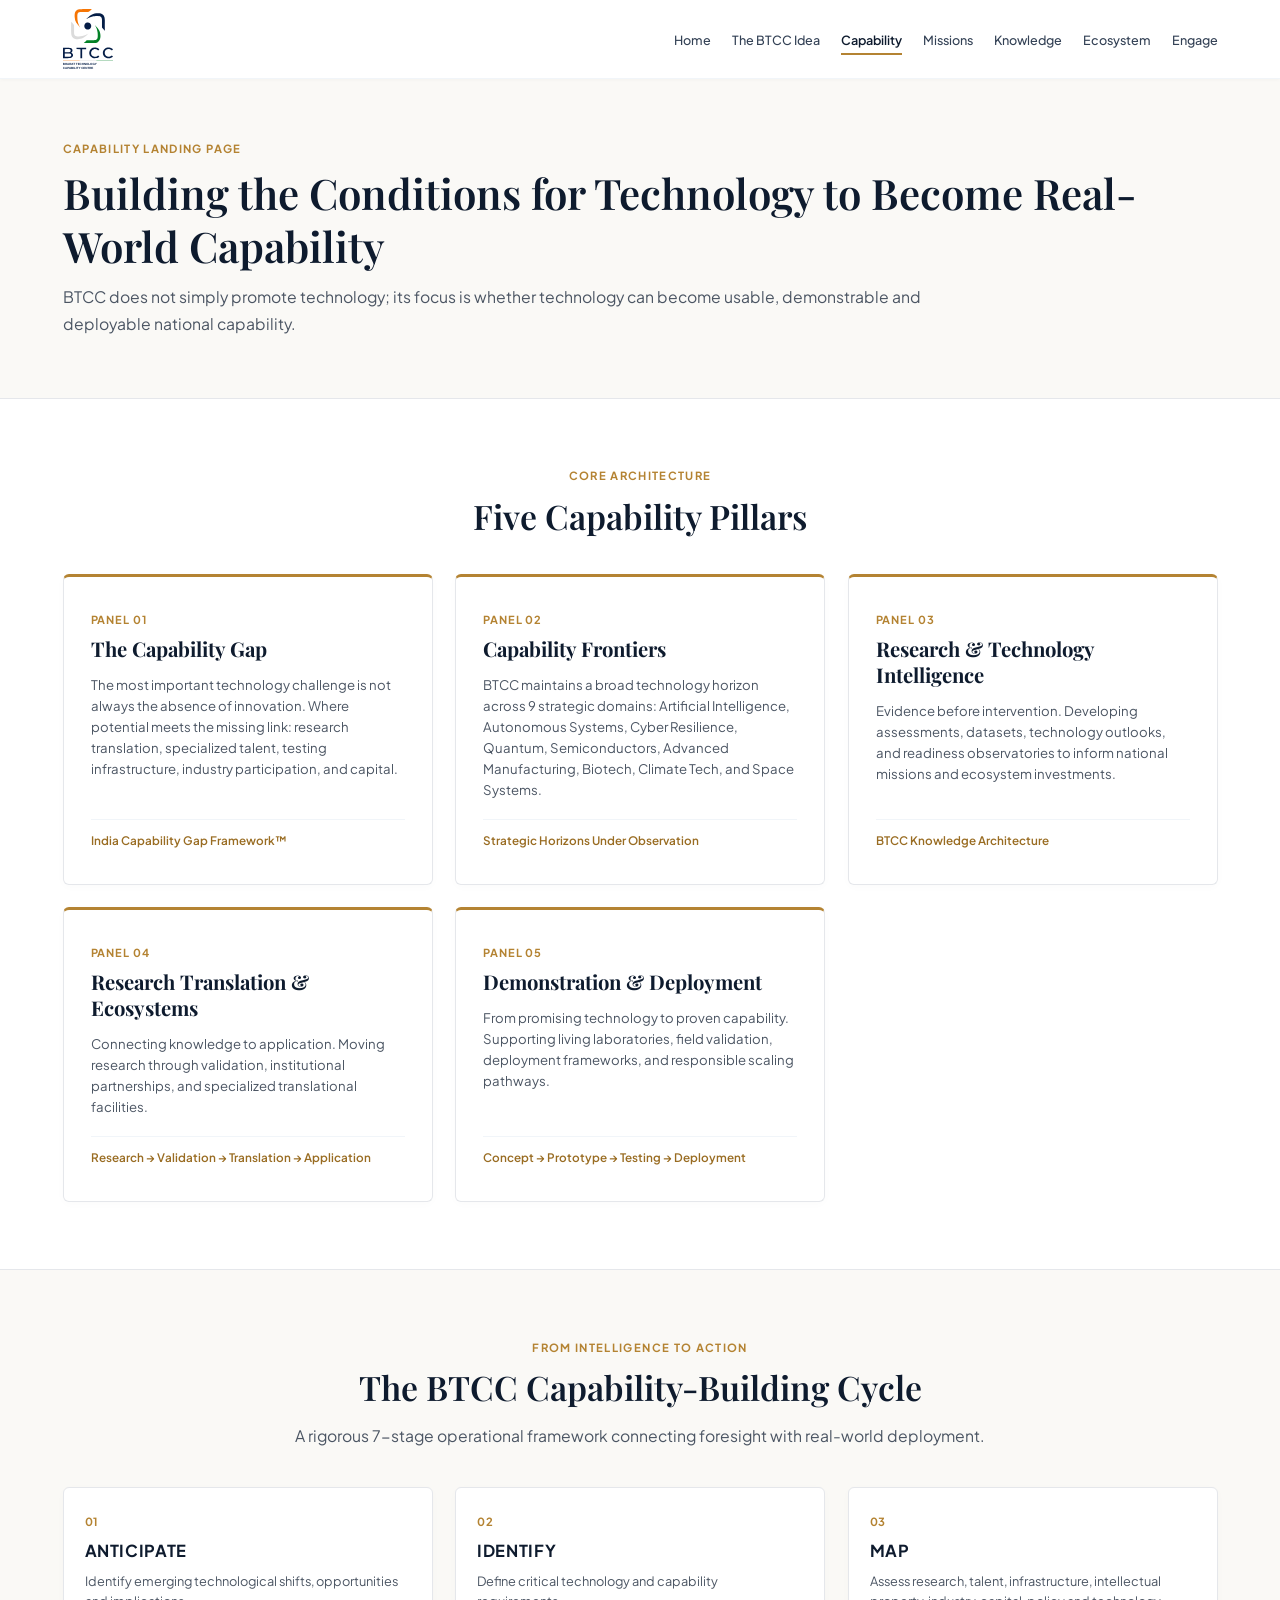
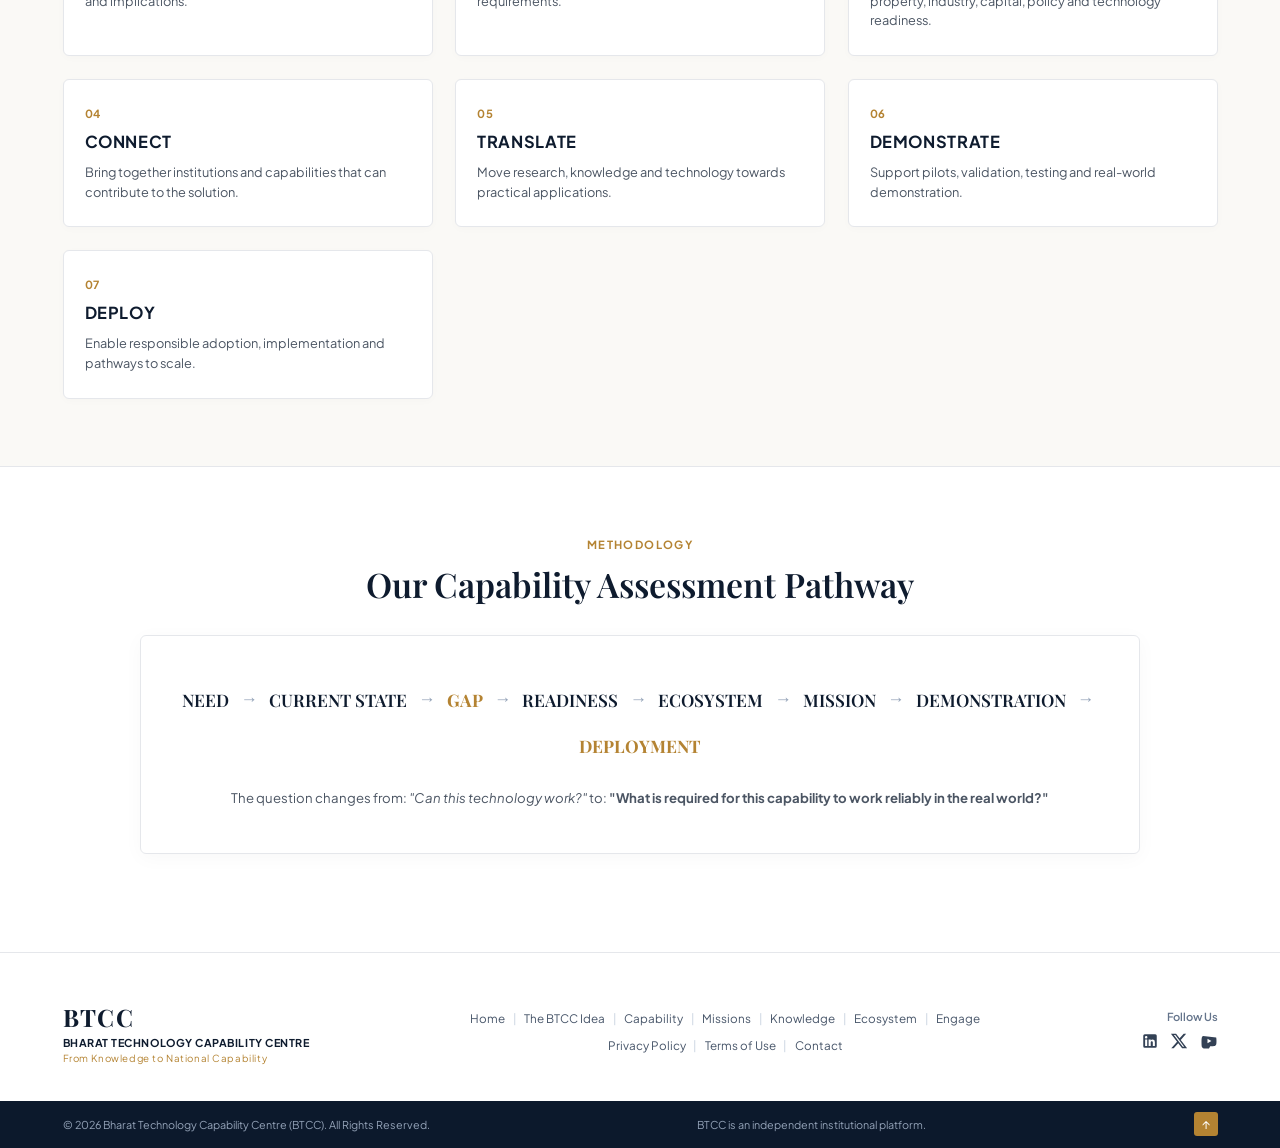
==== commit 037c7fdb: "Use assets/btcc-logo.svg for header brand-box and drawer across all pages" ====
--- a/capability.html
+++ b/capability.html
@@ -9,6 +9,8 @@
   <link rel="preconnect" href="https://fonts.gstatic.com" crossorigin>
   <link href="https://fonts.googleapis.com/css2?family=Cinzel:wght@500;600;700&family=Playfair+Display:ital,wght@0,500;0,600;0,700;1,400&family=Plus+Jakarta+Sans:wght@300;400;500;600;700&display=swap" rel="stylesheet">
   
+  <link rel="icon" type="image/svg+xml" href="favicon.svg">
+  
   <link rel="stylesheet" href="common.css">
   <link rel="stylesheet" href="capability.css">
 </head>
@@ -20,11 +22,7 @@
       
       <!-- Brand Logo Left -->
       <a href="index.html" class="brand-box" aria-label="BTCC Home">
-        <div class="brand-monogram">BTCC</div>
-        <div class="brand-meta">
-          <span class="meta-title">BHARAT TECHNOLOGY CAPABILITY CENTRE</span>
-          <span class="meta-sub">FROM KNOWLEDGE TO NATIONAL CAPABILITY</span>
-        </div>
+        <img src="assets/btcc-logo.svg" alt="Bharat Technology Capability Centre (BTCC)" class="brand-logo-img" />
       </a>
 
       <!-- Center Navigation -->
@@ -51,7 +49,7 @@
   <!-- Mobile Drawer -->
   <div class="theme-mobile-drawer" id="mobile-drawer">
     <div class="drawer-header">
-      <div class="brand-monogram">BTCC</div>
+      <img src="assets/btcc-logo.svg" alt="BTCC" class="drawer-logo-img" />
       <button class="drawer-close-btn" id="drawer-close" aria-label="Close menu">&times;</button>
     </div>
     <nav class="drawer-nav">
--- a/common.css
+++ b/common.css
@@ -292,7 +292,28 @@
 .brand-box {
   display: flex;
   align-items: center;
-  gap: 0.85rem;
+  text-decoration: none;
+}
+
+.brand-logo-img {
+  height: 60px;
+  width: auto;
+  max-width: 100%;
+  display: block;
+  object-fit: contain;
+  transition: transform 0.2s ease, opacity 0.2s ease;
+}
+
+.brand-box:hover .brand-logo-img {
+  transform: scale(1.02);
+  opacity: 0.95;
+}
+
+.drawer-logo-img {
+  height: 48px;
+  width: auto;
+  display: block;
+  object-fit: contain;
 }
 
 .brand-monogram {
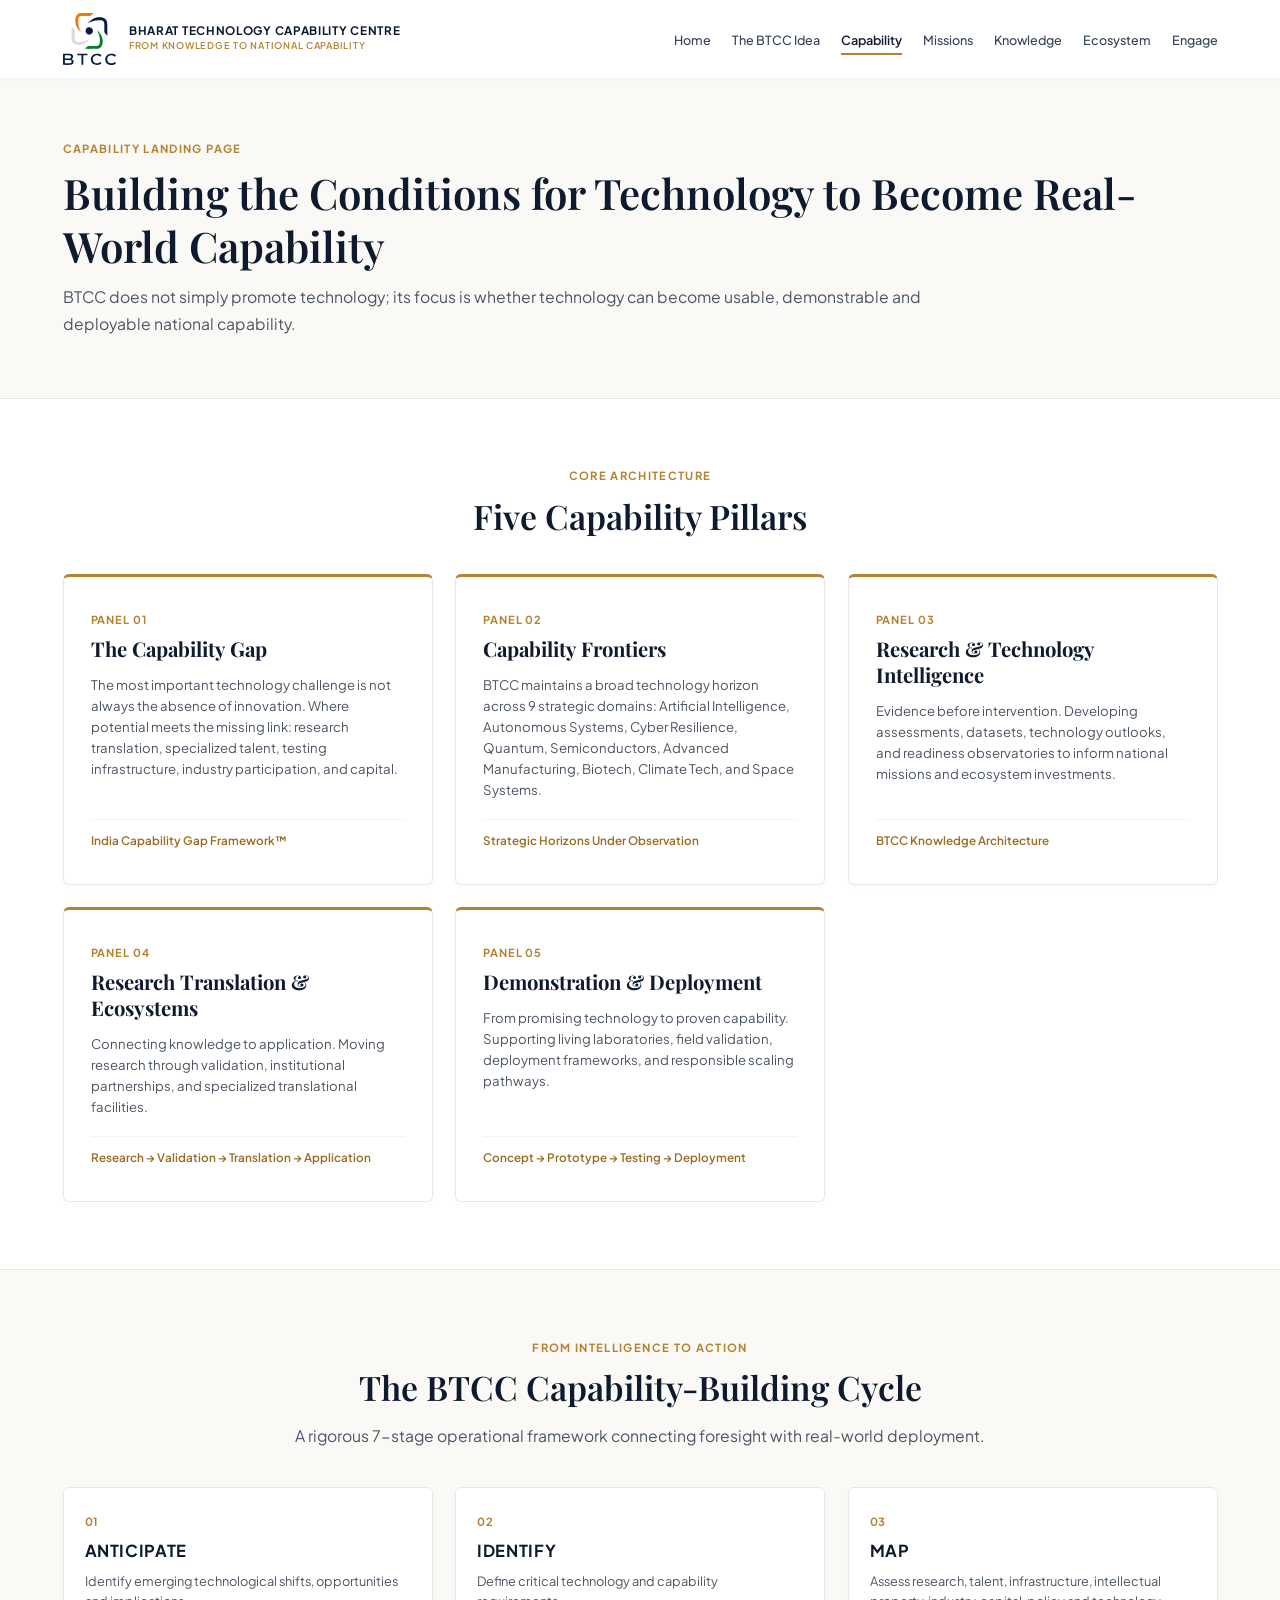
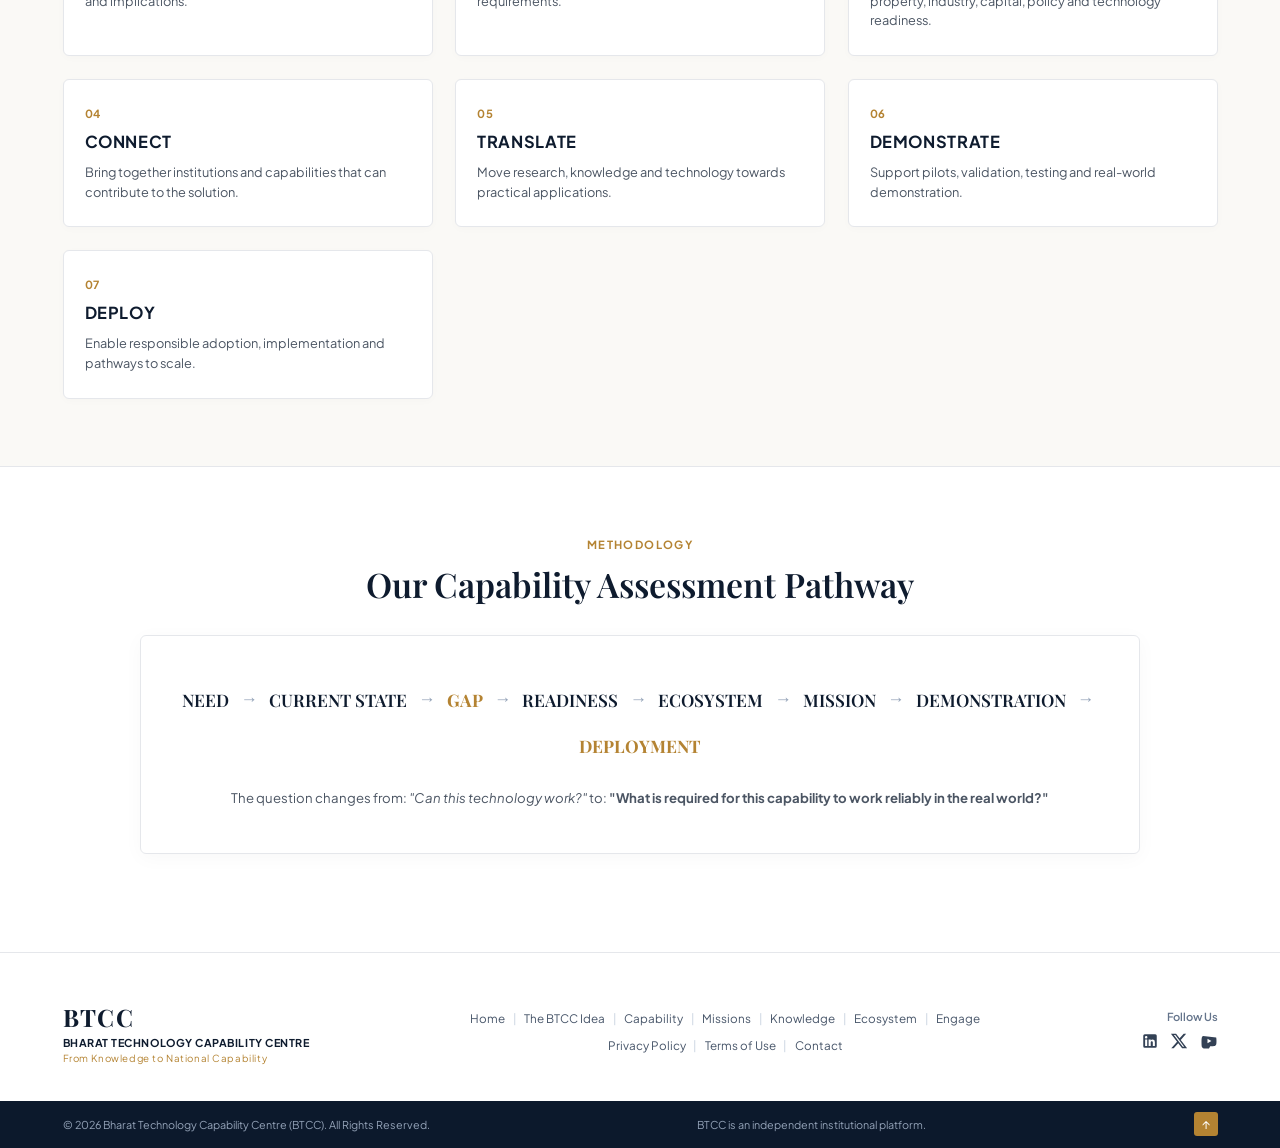
==== commit b5317aa1: "Use official vector assets/btcc-logo.svg in header and mobile drawer across all pages" ====
--- a/capability.html
+++ b/capability.html
@@ -22,7 +22,11 @@
       
       <!-- Brand Logo Left -->
       <a href="index.html" class="brand-box" aria-label="BTCC Home">
-        <img src="assets/btcc-logo.svg" alt="Bharat Technology Capability Centre (BTCC)" class="brand-logo-img" />
+        <img src="assets/btcc-logo.svg" alt="BTCC Logo" class="brand-logo-img" />
+        <div class="brand-meta">
+          <span class="meta-title">BHARAT TECHNOLOGY CAPABILITY CENTRE</span>
+          <span class="meta-sub">FROM KNOWLEDGE TO NATIONAL CAPABILITY</span>
+        </div>
       </a>
 
       <!-- Center Navigation -->
@@ -49,7 +53,7 @@
   <!-- Mobile Drawer -->
   <div class="theme-mobile-drawer" id="mobile-drawer">
     <div class="drawer-header">
-      <img src="assets/btcc-logo.svg" alt="BTCC" class="drawer-logo-img" />
+      <img src="assets/btcc-logo.svg" alt="BTCC Logo" class="drawer-logo-img" />
       <button class="drawer-close-btn" id="drawer-close" aria-label="Close menu">&times;</button>
     </div>
     <nav class="drawer-nav">
--- a/common.css
+++ b/common.css
@@ -292,28 +292,22 @@
 .brand-box {
   display: flex;
   align-items: center;
-  text-decoration: none;
+  gap: 0.85rem;
 }
 
 .brand-logo-img {
-  height: 60px;
+  height: 52px;
   width: auto;
   max-width: 100%;
+  object-fit: contain;
   display: block;
-  object-fit: contain;
-  transition: transform 0.2s ease, opacity 0.2s ease;
-}
-
-.brand-box:hover .brand-logo-img {
-  transform: scale(1.02);
-  opacity: 0.95;
 }
 
 .drawer-logo-img {
   height: 48px;
   width: auto;
+  object-fit: contain;
   display: block;
-  object-fit: contain;
 }
 
 .brand-monogram {
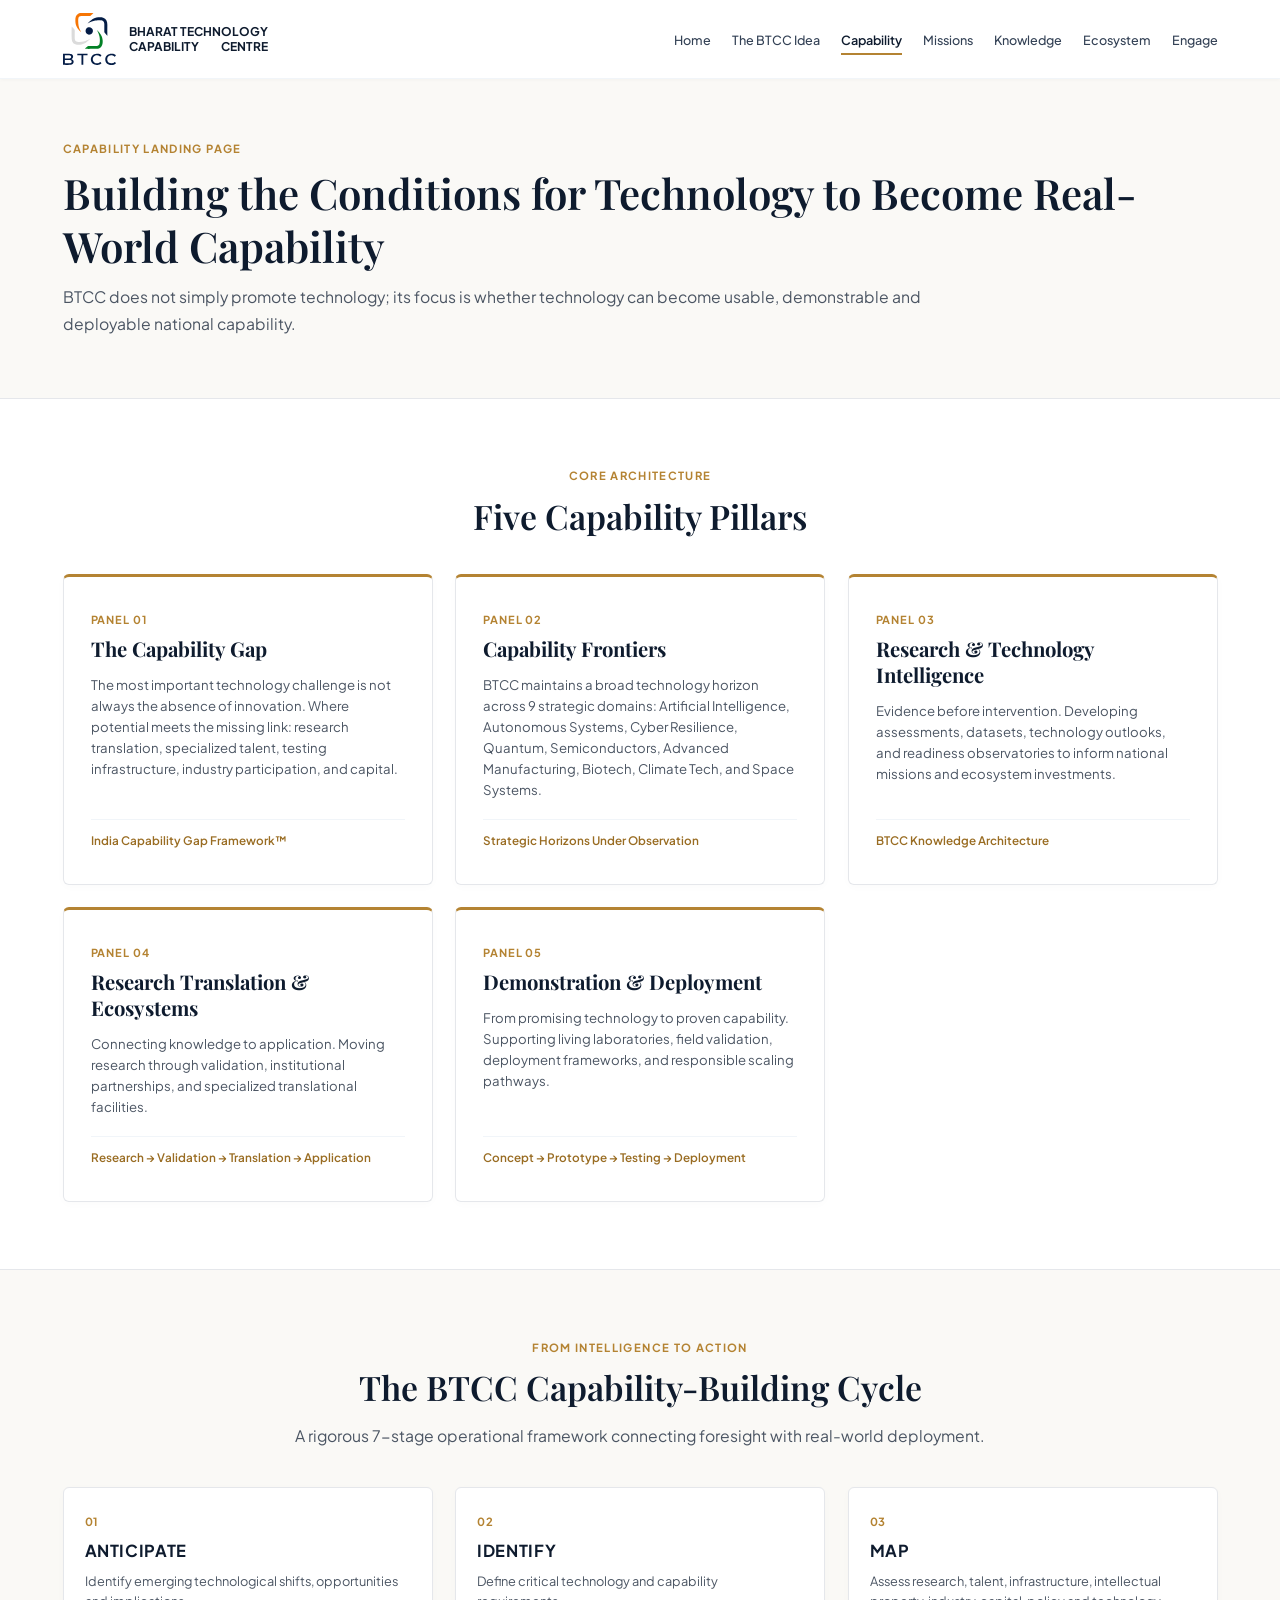
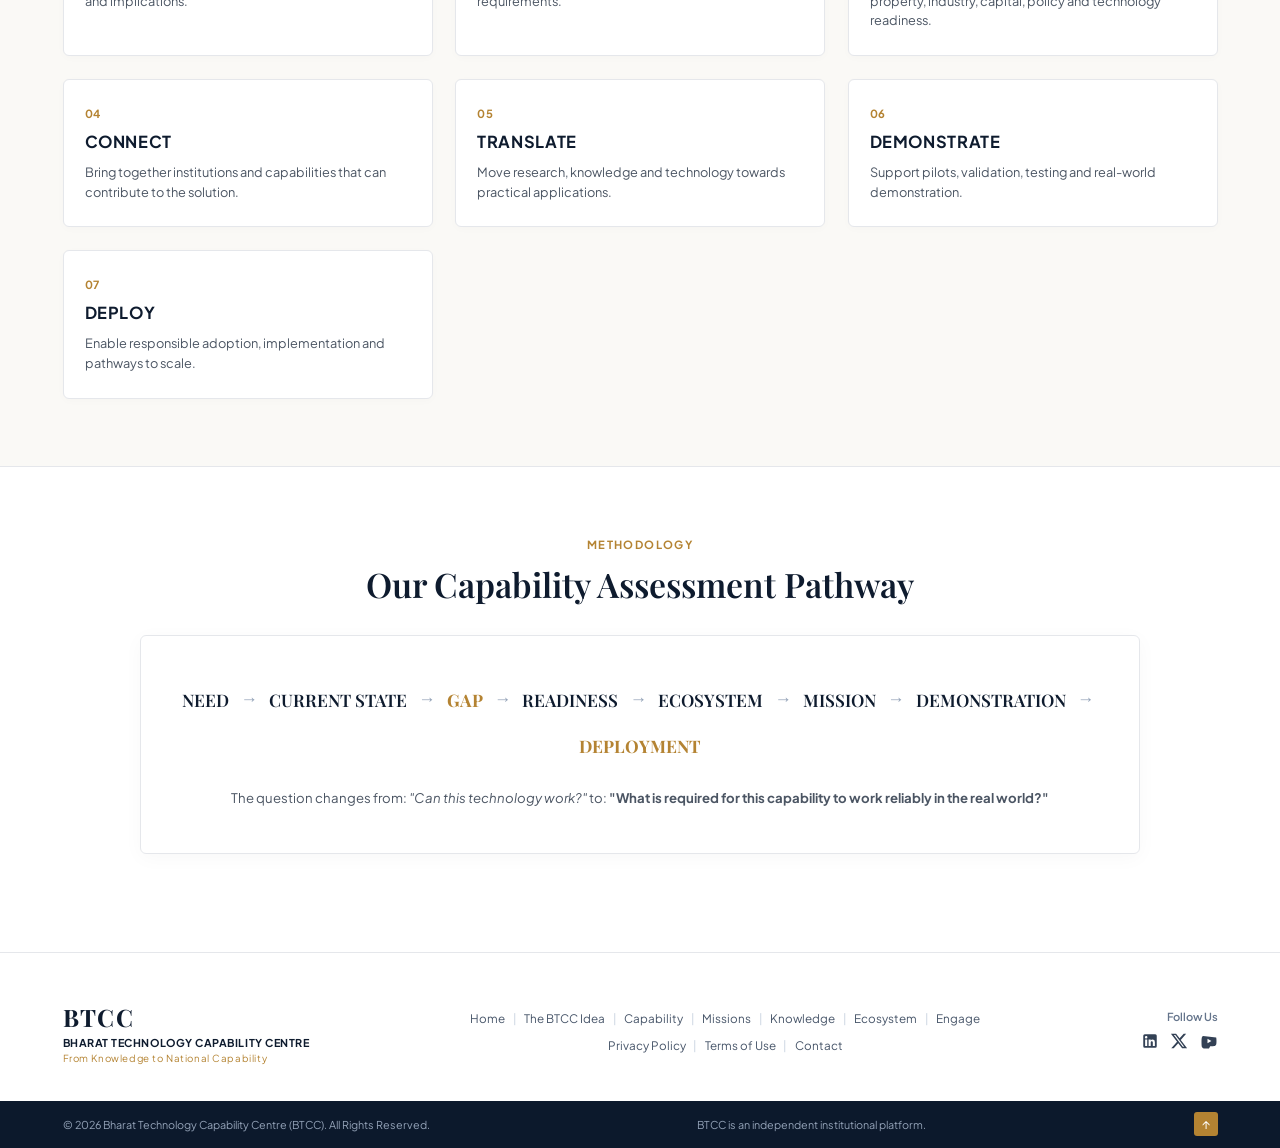
==== commit 6f7db3c2: "added btcc logo in nav" ====
--- a/capability.html
+++ b/capability.html
@@ -24,8 +24,7 @@
       <a href="index.html" class="brand-box" aria-label="BTCC Home">
         <img src="assets/btcc-logo.svg" alt="BTCC Logo" class="brand-logo-img" />
         <div class="brand-meta">
-          <span class="meta-title">BHARAT TECHNOLOGY CAPABILITY CENTRE</span>
-          <span class="meta-sub">FROM KNOWLEDGE TO NATIONAL CAPABILITY</span>
+          <span class="meta-title">BHARAT TECHNOLOGY<br>CAPABILITY CENTRE</span>
         </div>
       </a>
 
--- a/common.css
+++ b/common.css
@@ -322,14 +322,20 @@
 .brand-meta {
   display: flex;
   flex-direction: column;
+  justify-content: center;
+  width: max-content;
 }
 
 .meta-title {
-  font-size: 0.78rem;
+  display: block;
+  width: 100%;
+  font-size: 0.8rem;
   font-weight: 700;
-  letter-spacing: 0.06em;
-  color: var(--primary-navy);
-  line-height: 1.2;
+  color: var(--primary-navy);
+  line-height: 1.25;
+  text-align: justify;
+  text-align-last: justify;
+  text-justify: inter-character;
 }
 
 .meta-sub {
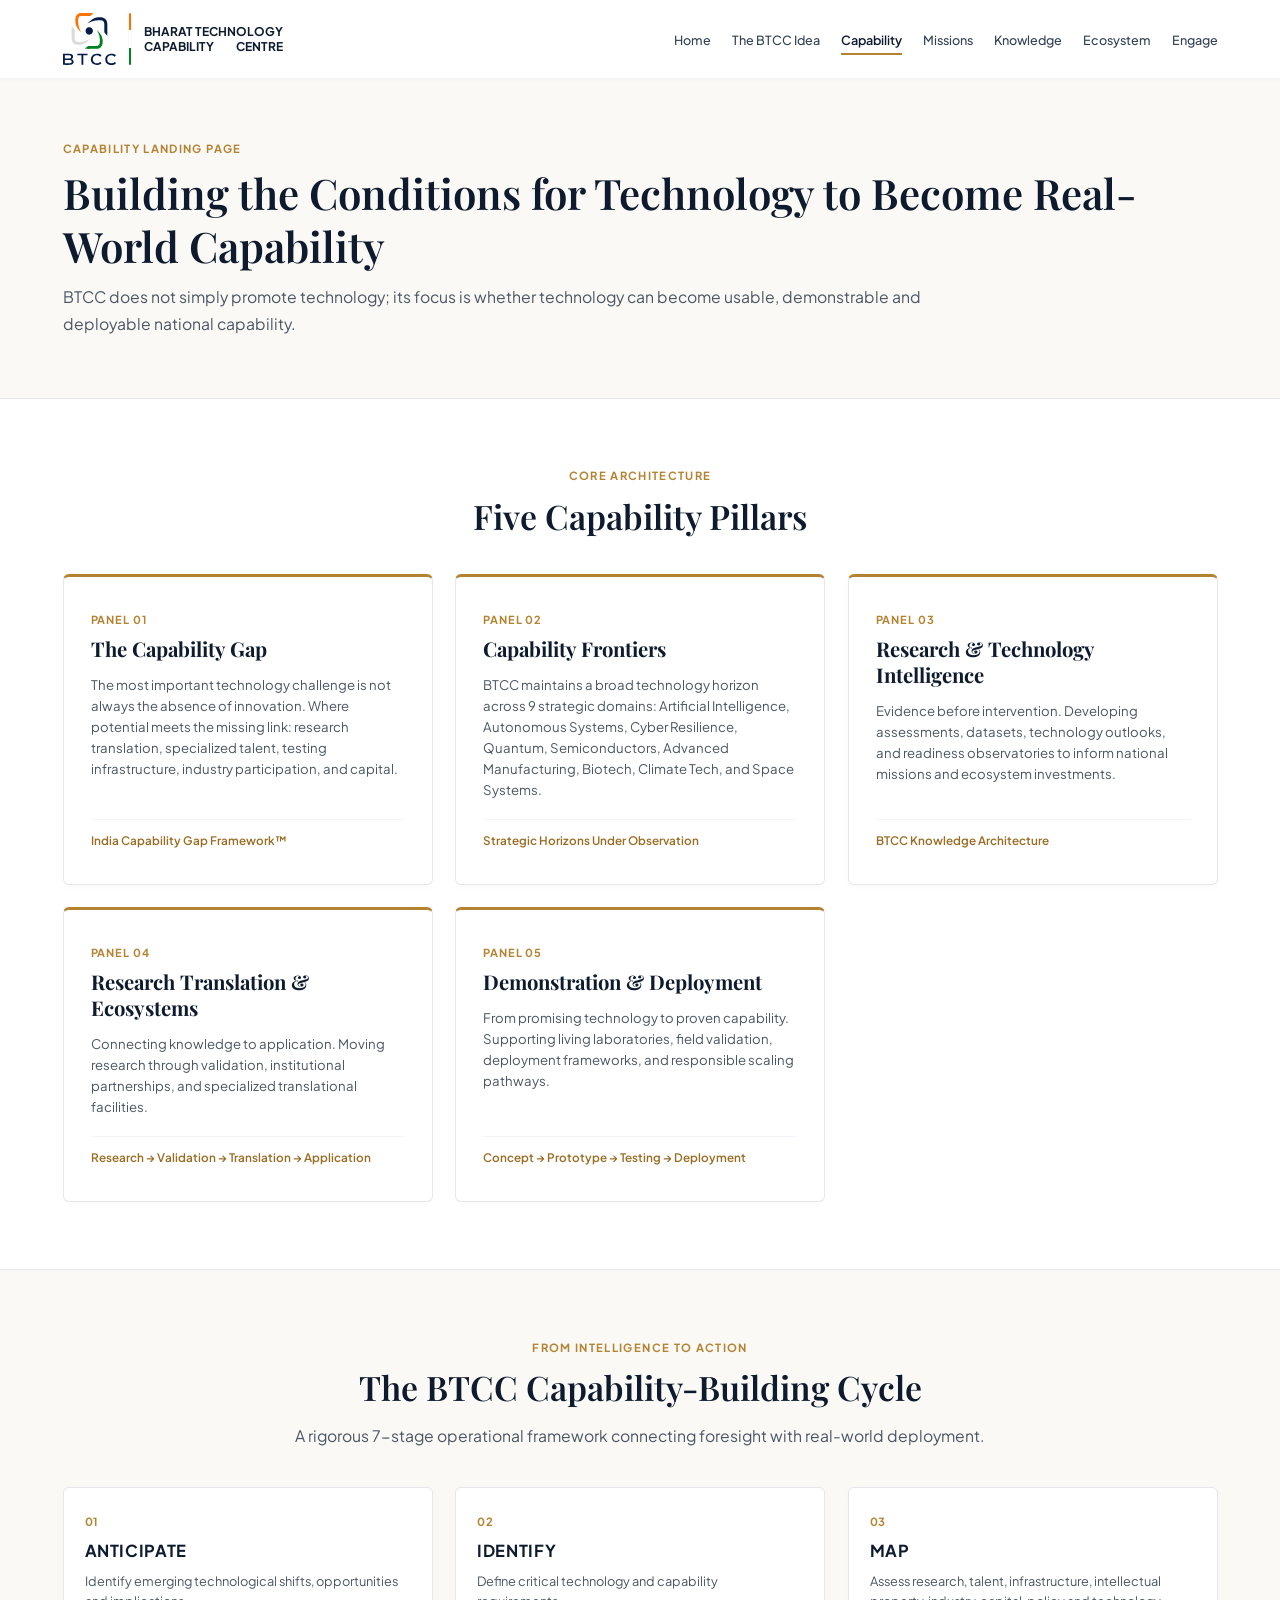
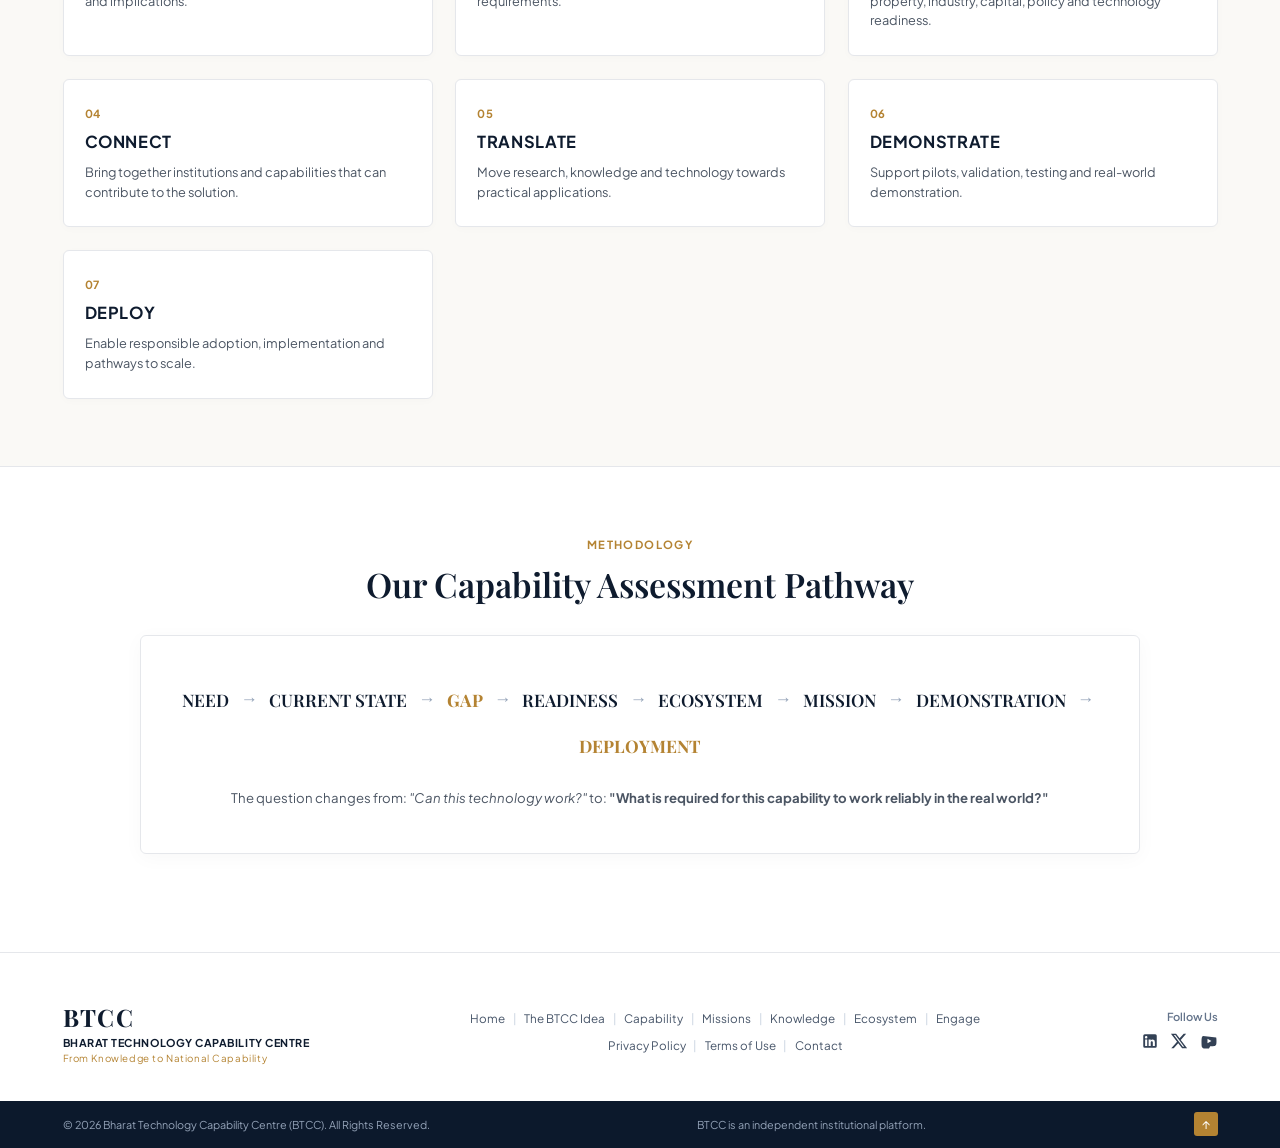
==== commit 669b7291: "divider line in nav logo" ====
--- a/capability.html
+++ b/capability.html
@@ -23,6 +23,7 @@
       <!-- Brand Logo Left -->
       <a href="index.html" class="brand-box" aria-label="BTCC Home">
         <img src="assets/btcc-logo.svg" alt="BTCC Logo" class="brand-logo-img" />
+        <div class="brand-divider"></div>
         <div class="brand-meta">
           <span class="meta-title">BHARAT TECHNOLOGY<br>CAPABILITY CENTRE</span>
         </div>
--- a/common.css
+++ b/common.css
@@ -293,6 +293,7 @@
   display: flex;
   align-items: center;
   gap: 0.85rem;
+  height: 52px;
 }
 
 .brand-logo-img {
@@ -300,6 +301,24 @@
   width: auto;
   max-width: 100%;
   object-fit: contain;
+  display: block;
+}
+
+.brand-divider {
+  width: 2px;
+  min-width: 2px;
+  height: 52px;
+  background: linear-gradient(
+    to bottom,
+    #f67504 0%,
+    #f67504 33.33%,
+    #ffffff 33.33%,
+    #ffffff 66.66%,
+    #028126 66.66%,
+    #028126 100%
+  );
+  box-shadow: 0 0 1px rgba(0, 0, 0, 0.25);
+  border-radius: 1px;
   display: block;
 }
 
